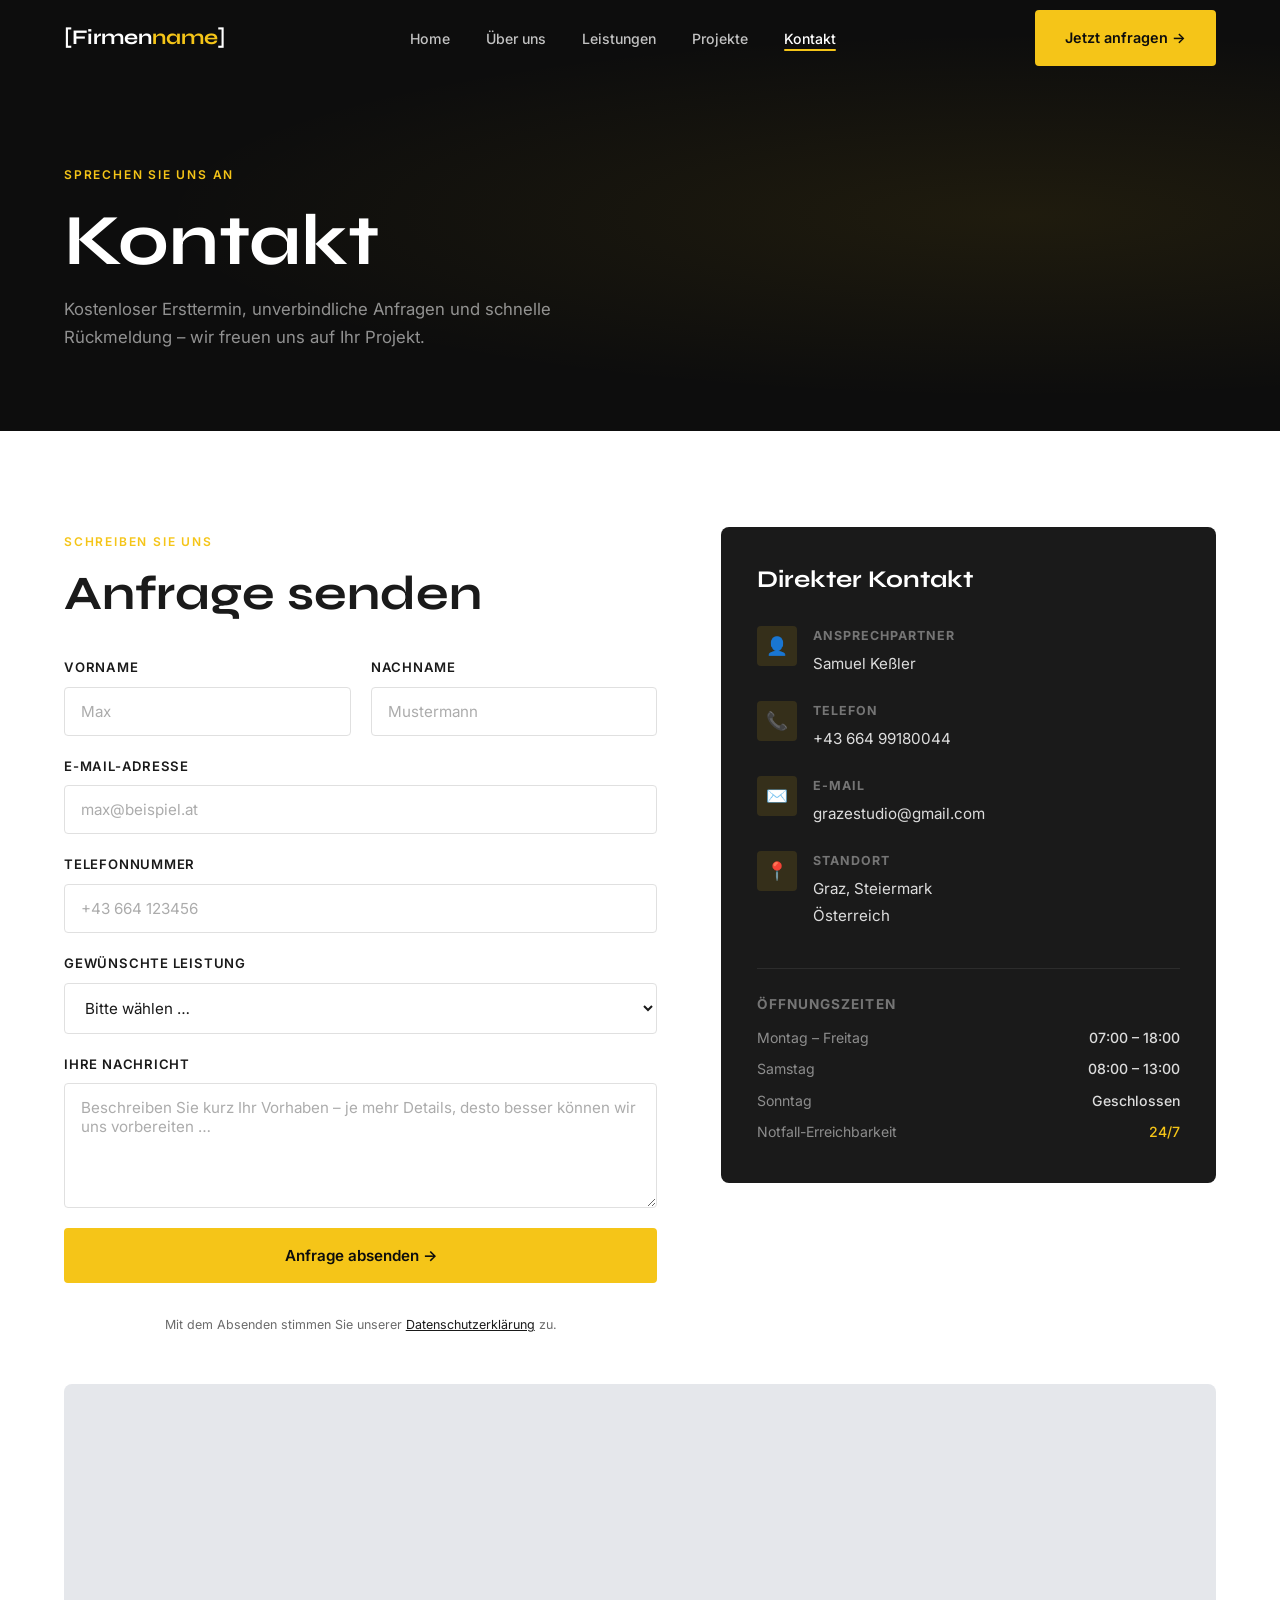
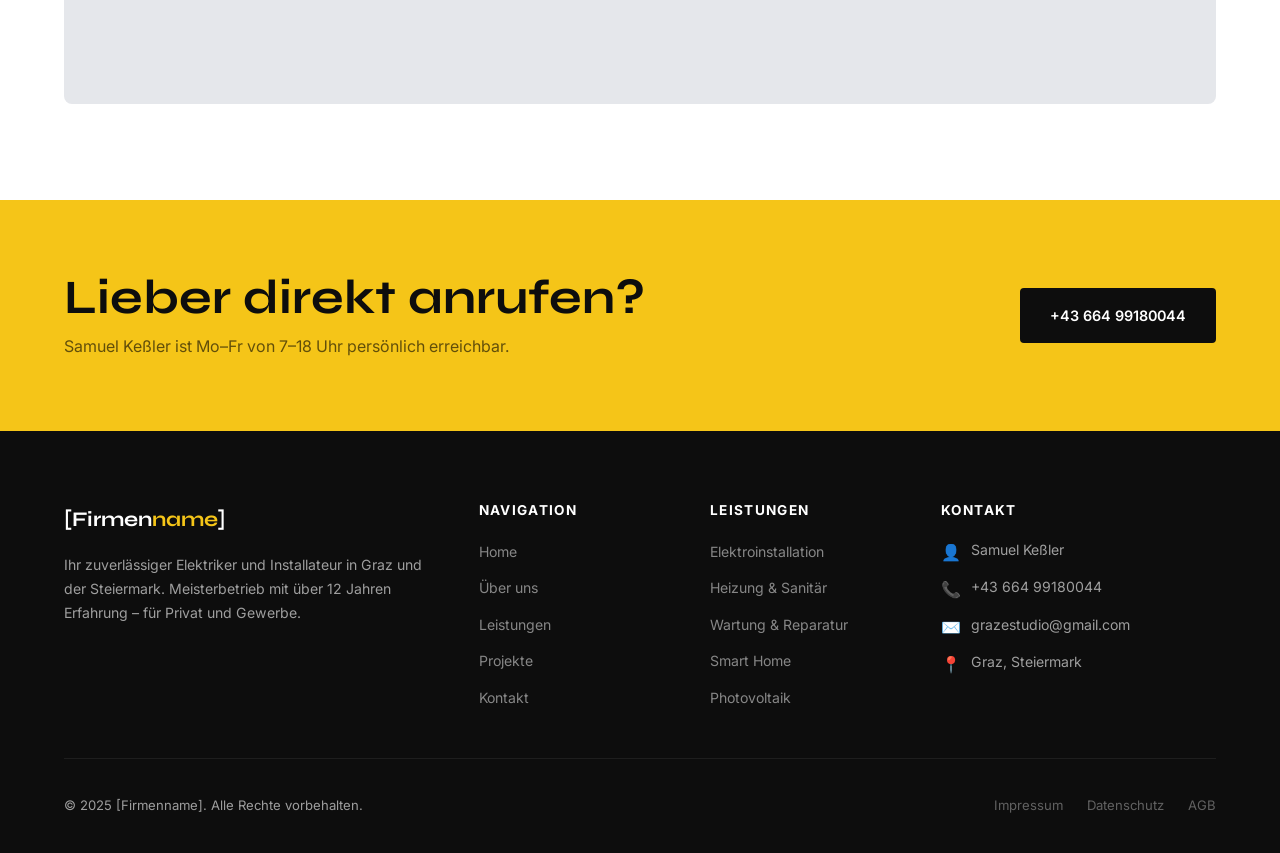
==== kontakt.html @ a85937e0 "Build complete multi-page handwerker website 5 pages: index, leistungen, projekte, ueber-uns, kontak" ====
<!DOCTYPE html>
<html lang="de">
<head>
  <meta charset="UTF-8" />
  <meta name="viewport" content="width=device-width, initial-scale=1.0" />
  <title>Kontakt – [Firmenname] Graz</title>
  <meta name="description" content="Kontaktieren Sie [Firmenname] in Graz – Samuel Keßler, +43 664 99180044, grazestudio@gmail.com. Kostenloser Ersttermin." />
  <link rel="preconnect" href="https://fonts.googleapis.com" />
  <link href="https://fonts.googleapis.com/css2?family=Inter:wght@400;500;600;700&family=Syne:wght@600;700;800&display=swap" rel="stylesheet" />
  <link rel="stylesheet" href="css/style.css" />
</head>
<body>

  <!-- NAVIGATION -->
  <header class="nav scrolled" id="nav">
    <div class="container">
      <div class="nav__inner">
        <a href="index.html" class="nav__logo">[Firmen<span>name</span>]</a>
        <nav>
          <ul class="nav__links">
            <li><a href="index.html">Home</a></li>
            <li><a href="ueber-uns.html">Über uns</a></li>
            <li><a href="leistungen.html">Leistungen</a></li>
            <li><a href="projekte.html">Projekte</a></li>
            <li><a href="kontakt.html">Kontakt</a></li>
          </ul>
        </nav>
        <a href="kontakt.html" class="btn btn--yellow nav__cta">Jetzt anfragen →</a>
        <button class="nav__burger" aria-label="Menü öffnen" aria-expanded="false">
          <span></span><span></span><span></span>
        </button>
      </div>
    </div>
    <nav class="nav__mobile">
      <a href="index.html">Home</a>
      <a href="ueber-uns.html">Über uns</a>
      <a href="leistungen.html">Leistungen</a>
      <a href="projekte.html">Projekte</a>
      <a href="kontakt.html">Kontakt</a>
      <a href="kontakt.html" class="btn btn--yellow">Jetzt anfragen →</a>
    </nav>
  </header>

  <!-- PAGE HERO -->
  <section class="page-hero">
    <div class="container">
      <div class="page-hero__content">
        <span class="eyebrow">Sprechen Sie uns an</span>
        <h1>Kontakt</h1>
        <p>Kostenloser Ersttermin, unverbindliche Anfragen und schnelle Rückmeldung – wir freuen uns auf Ihr Projekt.</p>
      </div>
    </div>
  </section>

  <!-- KONTAKT FORMULAR + INFO -->
  <section class="section">
    <div class="container">
      <div class="contact-grid">

        <!-- FORMULAR -->
        <div class="fade-up">
          <span class="eyebrow">Schreiben Sie uns</span>
          <h2 style="margin-bottom: 36px;">Anfrage senden</h2>
          <form class="contact-form" novalidate>
            <div class="form-row">
              <div class="form-group">
                <label for="vorname">Vorname</label>
                <input type="text" id="vorname" name="vorname" placeholder="Max" required />
              </div>
              <div class="form-group">
                <label for="nachname">Nachname</label>
                <input type="text" id="nachname" name="nachname" placeholder="Mustermann" required />
              </div>
            </div>
            <div class="form-group">
              <label for="email">E-Mail-Adresse</label>
              <input type="email" id="email" name="email" placeholder="max@beispiel.at" required />
            </div>
            <div class="form-group">
              <label for="telefon">Telefonnummer</label>
              <input type="tel" id="telefon" name="telefon" placeholder="+43 664 123456" />
            </div>
            <div class="form-group">
              <label for="leistung">Gewünschte Leistung</label>
              <select id="leistung" name="leistung">
                <option value="">Bitte wählen …</option>
                <option value="elektro">Elektroinstallation</option>
                <option value="heizung">Heizung &amp; Sanitär</option>
                <option value="wartung">Wartung &amp; Reparatur</option>
                <option value="smarthome">Smart Home</option>
                <option value="pv">Photovoltaik</option>
                <option value="gewerbe">Gewerbliche Anlage</option>
                <option value="sonstiges">Sonstiges</option>
              </select>
            </div>
            <div class="form-group">
              <label for="nachricht">Ihre Nachricht</label>
              <textarea id="nachricht" name="nachricht" rows="5" placeholder="Beschreiben Sie kurz Ihr Vorhaben – je mehr Details, desto besser können wir uns vorbereiten …"></textarea>
            </div>
            <button type="submit" class="btn btn--yellow btn-full" style="width:100%; justify-content:center; font-size:0.95rem; padding: 16px;">
              Anfrage absenden →
            </button>
            <p style="font-size: 0.78rem; color: var(--gray); text-align: center; margin-top: 12px;">
              Mit dem Absenden stimmen Sie unserer <a href="#" style="color: var(--dark); text-decoration: underline;">Datenschutzerklärung</a> zu.
            </p>
          </form>
        </div>

        <!-- KONTAKTDATEN -->
        <div class="contact-info-box fade-up">
          <h3>Direkter Kontakt</h3>
          <div class="contact-info-items">
            <div class="contact-info-item">
              <div class="contact-info-icon">👤</div>
              <div>
                <strong>Ansprechpartner</strong>
                <span>Samuel Keßler</span>
              </div>
            </div>
            <div class="contact-info-item">
              <div class="contact-info-icon">📞</div>
              <div>
                <strong>Telefon</strong>
                <a href="tel:+436649918004">+43 664 99180044</a>
              </div>
            </div>
            <div class="contact-info-item">
              <div class="contact-info-icon">✉️</div>
              <div>
                <strong>E-Mail</strong>
                <a href="mailto:grazestudio@gmail.com">grazestudio@gmail.com</a>
              </div>
            </div>
            <div class="contact-info-item">
              <div class="contact-info-icon">📍</div>
              <div>
                <strong>Standort</strong>
                <span>Graz, Steiermark<br />Österreich</span>
              </div>
            </div>
          </div>

          <div class="opening-hours">
            <h4>Öffnungszeiten</h4>
            <div class="opening-hours-list">
              <div class="opening-hours-item">
                <span>Montag – Freitag</span>
                <span>07:00 – 18:00</span>
              </div>
              <div class="opening-hours-item">
                <span>Samstag</span>
                <span>08:00 – 13:00</span>
              </div>
              <div class="opening-hours-item">
                <span>Sonntag</span>
                <span>Geschlossen</span>
              </div>
              <div class="opening-hours-item">
                <span>Notfall-Erreichbarkeit</span>
                <span style="color: var(--yellow);">24/7</span>
              </div>
            </div>
          </div>
        </div>

      </div>

      <!-- GOOGLE MAPS -->
      <div class="map-placeholder fade-up">
        <iframe
          title="Standort Graz"
          src="https://www.google.com/maps/embed?pb=!1m18!1m12!1m3!1d85275.35707929613!2d15.356712!3d47.070714!2m3!1f0!2f0!3f0!3m2!1i1024!2i768!4f13.1!3m3!1m2!1s0x476e35b76a5c2e13%3A0x9e5a8d1c4c5d5d8b!2sGraz%2C%20Austria!5e0!3m2!1sde!2sat!4v1700000000000!5m2!1sde!2sat"
          allowfullscreen=""
          loading="lazy"
          referrerpolicy="no-referrer-when-downgrade">
        </iframe>
      </div>
    </div>
  </section>

  <!-- CTA BANNER -->
  <section class="cta-banner">
    <div class="container">
      <div class="cta-banner__inner">
        <div>
          <h2>Lieber direkt anrufen?</h2>
          <p>Samuel Keßler ist Mo–Fr von 7–18 Uhr persönlich erreichbar.</p>
        </div>
        <a href="tel:+436649918004" class="btn btn--black">+43 664 99180044</a>
      </div>
    </div>
  </section>

  <!-- FOOTER -->
  <footer class="footer">
    <div class="container">
      <div class="footer__grid">
        <div>
          <a href="index.html" class="footer__logo">[Firmen<span>name</span>]</a>
          <p class="footer__desc">Ihr zuverlässiger Elektriker und Installateur in Graz und der Steiermark. Meisterbetrieb mit über 12 Jahren Erfahrung – für Privat und Gewerbe.</p>
        </div>
        <div>
          <h4>Navigation</h4>
          <ul>
            <li><a href="index.html">Home</a></li>
            <li><a href="ueber-uns.html">Über uns</a></li>
            <li><a href="leistungen.html">Leistungen</a></li>
            <li><a href="projekte.html">Projekte</a></li>
            <li><a href="kontakt.html">Kontakt</a></li>
          </ul>
        </div>
        <div>
          <h4>Leistungen</h4>
          <ul>
            <li><a href="leistungen.html">Elektroinstallation</a></li>
            <li><a href="leistungen.html">Heizung &amp; Sanitär</a></li>
            <li><a href="leistungen.html">Wartung &amp; Reparatur</a></li>
            <li><a href="leistungen.html">Smart Home</a></li>
            <li><a href="leistungen.html">Photovoltaik</a></li>
          </ul>
        </div>
        <div>
          <h4>Kontakt</h4>
          <div class="footer__contact">
            <div class="footer__contact-item">
              <span class="footer__contact-icon">👤</span>
              <span>Samuel Keßler</span>
            </div>
            <div class="footer__contact-item">
              <span class="footer__contact-icon">📞</span>
              <a href="tel:+436649918004">+43 664 99180044</a>
            </div>
            <div class="footer__contact-item">
              <span class="footer__contact-icon">✉️</span>
              <a href="mailto:grazestudio@gmail.com">grazestudio@gmail.com</a>
            </div>
            <div class="footer__contact-item">
              <span class="footer__contact-icon">📍</span>
              <span>Graz, Steiermark</span>
            </div>
          </div>
        </div>
      </div>
      <div class="footer__bottom">
        <p class="footer__copy">© 2025 [Firmenname]. Alle Rechte vorbehalten.</p>
        <div class="footer__bottom-links">
          <a href="#">Impressum</a>
          <a href="#">Datenschutz</a>
          <a href="#">AGB</a>
        </div>
      </div>
    </div>
  </footer>

  <script src="js/main.js"></script>
</body>
</html>
---- css/style.css ----
/* =============================================
   CUSTOM PROPERTIES
   ============================================= */
:root {
  --black:       #0D0D0D;
  --dark:        #1A1A1A;
  --dark-2:      #242424;
  --dark-3:      #2E2E2E;
  --gray:        #6B6B6B;
  --gray-light:  #A0A0A0;
  --light:       #F5F5F5;
  --white:       #FFFFFF;
  --yellow:      #F5C518;
  --yellow-dark: #D4A900;

  --font-head: 'Syne', sans-serif;
  --font-body: 'Inter', sans-serif;

  --radius: 4px;
  --radius-lg: 8px;
  --transition: 0.25s ease;
  --shadow: 0 4px 32px rgba(0,0,0,0.18);
  --shadow-card: 0 2px 16px rgba(0,0,0,0.12);
}

/* =============================================
   RESET & BASE
   ============================================= */
*, *::before, *::after { box-sizing: border-box; margin: 0; padding: 0; }

html { scroll-behavior: smooth; font-size: 16px; }

body {
  font-family: var(--font-body);
  background: var(--white);
  color: var(--dark);
  line-height: 1.65;
  -webkit-font-smoothing: antialiased;
}

img { max-width: 100%; display: block; object-fit: cover; }
a { color: inherit; text-decoration: none; }
ul { list-style: none; }
button { font-family: inherit; cursor: pointer; border: none; background: none; }

/* =============================================
   TYPOGRAPHY
   ============================================= */
h1, h2, h3, h4 { font-family: var(--font-head); line-height: 1.1; font-weight: 700; }

h1 { font-size: clamp(2.8rem, 6vw, 4.5rem); }
h2 { font-size: clamp(2rem, 4vw, 3rem); }
h3 { font-size: clamp(1.2rem, 2vw, 1.5rem); }

.eyebrow {
  display: inline-block;
  font-size: 0.75rem;
  font-weight: 600;
  letter-spacing: 0.15em;
  text-transform: uppercase;
  color: var(--yellow);
  margin-bottom: 16px;
}

/* =============================================
   LAYOUT
   ============================================= */
.container {
  width: 100%;
  max-width: 1200px;
  margin: 0 auto;
  padding: 0 24px;
}

.section { padding: 96px 0; }
.section--dark { background: var(--dark); color: var(--white); }
.section--black { background: var(--black); color: var(--white); }
.section--light { background: var(--light); }

.grid-2 { display: grid; grid-template-columns: 1fr 1fr; gap: 64px; align-items: center; }
.grid-3 { display: grid; grid-template-columns: repeat(3, 1fr); gap: 28px; }
.grid-4 { display: grid; grid-template-columns: repeat(4, 1fr); gap: 20px; }

/* =============================================
   BUTTONS
   ============================================= */
.btn {
  display: inline-flex;
  align-items: center;
  gap: 8px;
  padding: 14px 28px;
  font-size: 0.9rem;
  font-weight: 600;
  font-family: var(--font-body);
  border-radius: var(--radius);
  transition: var(--transition);
  cursor: pointer;
  border: 2px solid transparent;
  white-space: nowrap;
}

.btn--yellow {
  background: var(--yellow);
  color: var(--black);
  border-color: var(--yellow);
}
.btn--yellow:hover { background: var(--yellow-dark); border-color: var(--yellow-dark); transform: translateY(-2px); }

.btn--outline-white {
  background: transparent;
  color: var(--white);
  border-color: rgba(255,255,255,0.5);
}
.btn--outline-white:hover { border-color: var(--white); background: rgba(255,255,255,0.08); }

.btn--black {
  background: var(--black);
  color: var(--white);
  border-color: var(--black);
}
.btn--black:hover { background: var(--dark-2); }

.btn--outline-black {
  background: transparent;
  color: var(--black);
  border-color: var(--black);
}
.btn--outline-black:hover { background: var(--black); color: var(--white); }

/* =============================================
   NAVIGATION
   ============================================= */
.nav {
  position: fixed;
  top: 0; left: 0; right: 0;
  z-index: 1000;
  transition: background var(--transition), box-shadow var(--transition);
}

.nav.scrolled {
  background: rgba(13,13,13,0.97);
  backdrop-filter: blur(12px);
  box-shadow: 0 1px 0 rgba(255,255,255,0.06);
}

.nav__inner {
  display: flex;
  align-items: center;
  justify-content: space-between;
  height: 76px;
}

.nav__logo {
  font-family: var(--font-head);
  font-size: 1.3rem;
  font-weight: 700;
  color: var(--white);
}
.nav__logo span { color: var(--yellow); }

.nav__links {
  display: flex;
  align-items: center;
  gap: 36px;
}
.nav__links a {
  font-size: 0.88rem;
  font-weight: 500;
  color: rgba(255,255,255,0.75);
  transition: color var(--transition);
  position: relative;
}
.nav__links a:hover,
.nav__links a.active { color: var(--white); }
.nav__links a.active::after {
  content: '';
  position: absolute;
  bottom: -4px; left: 0; right: 0;
  height: 2px;
  background: var(--yellow);
  border-radius: 2px;
}

.nav__cta { margin-left: 16px; }

.nav__burger {
  display: none;
  flex-direction: column;
  gap: 5px;
  padding: 6px;
}
.nav__burger span {
  display: block;
  width: 24px;
  height: 2px;
  background: var(--white);
  border-radius: 2px;
  transition: var(--transition);
}

.nav__mobile {
  display: none;
  flex-direction: column;
  background: var(--black);
  padding: 20px 24px 28px;
  border-top: 1px solid rgba(255,255,255,0.07);
}
.nav__mobile.open { display: flex; }
.nav__mobile a {
  color: rgba(255,255,255,0.8);
  font-size: 1rem;
  font-weight: 500;
  padding: 12px 0;
  border-bottom: 1px solid rgba(255,255,255,0.06);
  transition: color var(--transition);
}
.nav__mobile a:hover { color: var(--yellow); }
.nav__mobile .btn { margin-top: 16px; align-self: flex-start; }

/* =============================================
   HERO
   ============================================= */
.hero {
  position: relative;
  min-height: 100vh;
  display: flex;
  align-items: flex-end;
  padding-bottom: 80px;
  overflow: hidden;
}

.hero__bg {
  position: absolute;
  inset: 0;
  background-size: cover;
  background-position: center;
  z-index: 0;
}
.hero__bg::after {
  content: '';
  position: absolute;
  inset: 0;
  background: linear-gradient(to right, rgba(13,13,13,0.88) 45%, rgba(13,13,13,0.45) 100%);
}

.hero__content {
  position: relative;
  z-index: 1;
  max-width: 680px;
  padding-top: 120px;
  color: var(--white);
}

.hero__label {
  display: inline-flex;
  align-items: center;
  gap: 8px;
  font-size: 0.78rem;
  font-weight: 600;
  letter-spacing: 0.12em;
  text-transform: uppercase;
  color: var(--yellow);
  margin-bottom: 24px;
}
.hero__label::before {
  content: '';
  display: block;
  width: 32px;
  height: 2px;
  background: var(--yellow);
}

.hero__title {
  margin-bottom: 20px;
  color: var(--white);
}

.hero__sub {
  font-size: 1.1rem;
  color: rgba(255,255,255,0.7);
  margin-bottom: 40px;
  max-width: 500px;
}

.hero__cta {
  display: flex;
  gap: 16px;
  flex-wrap: wrap;
  margin-bottom: 60px;
}

.hero__badge {
  display: inline-flex;
  align-items: center;
  gap: 12px;
  background: rgba(255,255,255,0.08);
  backdrop-filter: blur(8px);
  border: 1px solid rgba(255,255,255,0.15);
  padding: 12px 20px;
  border-radius: var(--radius);
}
.hero__badge-stars { color: var(--yellow); font-size: 1rem; letter-spacing: 2px; }
.hero__badge-text { font-size: 0.85rem; color: rgba(255,255,255,0.8); }
.hero__badge-score {
  font-family: var(--font-head);
  font-size: 1.3rem;
  font-weight: 700;
  color: var(--white);
}

/* =============================================
   STATS BAR
   ============================================= */
.stats {
  background: var(--dark-2);
  padding: 0;
  border-top: 1px solid rgba(255,255,255,0.05);
  border-bottom: 1px solid rgba(255,255,255,0.05);
}

.stats__inner {
  display: grid;
  grid-template-columns: repeat(4, 1fr);
}

.stats__item {
  padding: 40px 32px;
  text-align: center;
  position: relative;
}
.stats__item:not(:last-child)::after {
  content: '';
  position: absolute;
  top: 25%; right: 0;
  height: 50%;
  width: 1px;
  background: rgba(255,255,255,0.1);
}

.stats__number {
  font-family: var(--font-head);
  font-size: 2.4rem;
  font-weight: 700;
  color: var(--yellow);
  display: block;
  line-height: 1;
  margin-bottom: 8px;
}
.stats__label {
  font-size: 0.85rem;
  color: rgba(255,255,255,0.55);
  font-weight: 500;
}

/* =============================================
   ABOUT SECTION
   ============================================= */
.about__image {
  position: relative;
  border-radius: var(--radius-lg);
  overflow: hidden;
}
.about__image img {
  width: 100%;
  height: 520px;
  border-radius: var(--radius-lg);
}
.about__image-badge {
  position: absolute;
  bottom: 28px;
  left: 28px;
  background: var(--yellow);
  color: var(--black);
  padding: 14px 20px;
  border-radius: var(--radius);
  font-family: var(--font-head);
  font-weight: 700;
}
.about__image-badge strong { font-size: 2rem; display: block; line-height: 1; }
.about__image-badge span { font-size: 0.78rem; font-weight: 600; }

.about__text h2 { margin-bottom: 20px; }
.about__text p { color: var(--gray); margin-bottom: 16px; font-size: 1rem; }

.check-list {
  margin-top: 28px;
  display: flex;
  flex-direction: column;
  gap: 12px;
}
.check-list li {
  display: flex;
  align-items: flex-start;
  gap: 12px;
  font-size: 0.95rem;
  font-weight: 500;
}
.check-list li::before {
  content: '✓';
  display: flex;
  align-items: center;
  justify-content: center;
  width: 22px;
  height: 22px;
  min-width: 22px;
  background: var(--yellow);
  color: var(--black);
  border-radius: 50%;
  font-size: 0.72rem;
  font-weight: 800;
}

/* =============================================
   SERVICES CARDS
   ============================================= */
.service-card {
  background: var(--dark-2);
  border: 1px solid rgba(255,255,255,0.06);
  border-radius: var(--radius-lg);
  padding: 36px 30px;
  transition: border-color var(--transition), transform var(--transition);
}
.service-card:hover {
  border-color: var(--yellow);
  transform: translateY(-4px);
}

.service-card__icon {
  width: 52px;
  height: 52px;
  background: rgba(245,197,24,0.12);
  border-radius: var(--radius);
  display: flex;
  align-items: center;
  justify-content: center;
  font-size: 1.6rem;
  margin-bottom: 24px;
}

.service-card h3 { color: var(--white); margin-bottom: 12px; }
.service-card p { color: rgba(255,255,255,0.55); font-size: 0.9rem; margin-bottom: 24px; line-height: 1.7; }

.service-card__link {
  display: inline-flex;
  align-items: center;
  gap: 6px;
  font-size: 0.85rem;
  font-weight: 600;
  color: var(--yellow);
  transition: gap var(--transition);
}
.service-card__link:hover { gap: 10px; }

/* =============================================
   PROJECT CARDS
   ============================================= */
.project-card {
  border-radius: var(--radius-lg);
  overflow: hidden;
  position: relative;
}
.project-card img {
  width: 100%;
  height: 280px;
  transition: transform 0.4s ease;
}
.project-card:hover img { transform: scale(1.05); }

.project-card__overlay {
  position: absolute;
  inset: 0;
  background: linear-gradient(to top, rgba(13,13,13,0.88) 0%, transparent 55%);
  display: flex;
  align-items: flex-end;
  padding: 24px;
  opacity: 0;
  transition: opacity var(--transition);
}
.project-card:hover .project-card__overlay { opacity: 1; }

.project-card__info h4 {
  color: var(--white);
  font-size: 1rem;
  margin-bottom: 4px;
}
.project-card__info span {
  font-size: 0.78rem;
  color: var(--yellow);
  font-weight: 600;
  text-transform: uppercase;
  letter-spacing: 0.08em;
}

.project-card__label {
  position: absolute;
  top: 16px;
  left: 16px;
  background: var(--yellow);
  color: var(--black);
  font-size: 0.72rem;
  font-weight: 700;
  text-transform: uppercase;
  letter-spacing: 0.08em;
  padding: 4px 10px;
  border-radius: 2px;
}

/* =============================================
   TESTIMONIALS
   ============================================= */
.testimonial {
  background: var(--dark-2);
  border: 1px solid rgba(255,255,255,0.06);
  border-radius: var(--radius-lg);
  padding: 32px 28px;
}
.testimonial__stars { color: var(--yellow); font-size: 1rem; letter-spacing: 3px; margin-bottom: 16px; }
.testimonial__text {
  color: rgba(255,255,255,0.75);
  font-size: 0.95rem;
  line-height: 1.75;
  margin-bottom: 24px;
  font-style: italic;
}
.testimonial__author { font-weight: 700; color: var(--white); font-size: 0.9rem; }
.testimonial__role { font-size: 0.78rem; color: rgba(255,255,255,0.4); margin-top: 2px; }

/* =============================================
   CTA BANNER
   ============================================= */
.cta-banner {
  background: var(--yellow);
  padding: 72px 0;
}
.cta-banner__inner {
  display: flex;
  align-items: center;
  justify-content: space-between;
  gap: 32px;
  flex-wrap: wrap;
}
.cta-banner h2 { color: var(--black); }
.cta-banner p { color: rgba(0,0,0,0.6); margin-top: 8px; font-size: 1rem; }

/* =============================================
   FOOTER
   ============================================= */
.footer {
  background: var(--black);
  padding: 72px 0 36px;
  color: rgba(255,255,255,0.6);
}
.footer__grid {
  display: grid;
  grid-template-columns: 2fr 1fr 1fr 1.5fr;
  gap: 48px;
  padding-bottom: 48px;
  border-bottom: 1px solid rgba(255,255,255,0.07);
  margin-bottom: 36px;
}
.footer__logo {
  font-family: var(--font-head);
  font-size: 1.3rem;
  font-weight: 700;
  color: var(--white);
  margin-bottom: 16px;
  display: block;
}
.footer__logo span { color: var(--yellow); }
.footer__desc { font-size: 0.88rem; line-height: 1.7; margin-bottom: 0; }

.footer h4 {
  color: var(--white);
  font-size: 0.85rem;
  font-weight: 700;
  letter-spacing: 0.1em;
  text-transform: uppercase;
  margin-bottom: 20px;
  font-family: var(--font-body);
}
.footer ul { display: flex; flex-direction: column; gap: 10px; }
.footer ul a {
  font-size: 0.88rem;
  color: rgba(255,255,255,0.5);
  transition: color var(--transition);
}
.footer ul a:hover { color: var(--yellow); }

.footer__contact { display: flex; flex-direction: column; gap: 10px; }
.footer__contact-item {
  display: flex;
  align-items: flex-start;
  gap: 10px;
  font-size: 0.88rem;
}
.footer__contact-icon { color: var(--yellow); font-size: 1rem; flex-shrink: 0; margin-top: 1px; }
.footer__contact a:hover { color: var(--yellow); }

.footer__bottom {
  display: flex;
  align-items: center;
  justify-content: space-between;
  flex-wrap: wrap;
  gap: 12px;
}
.footer__copy { font-size: 0.82rem; }
.footer__bottom-links { display: flex; gap: 24px; }
.footer__bottom-links a { font-size: 0.82rem; color: rgba(255,255,255,0.35); }
.footer__bottom-links a:hover { color: var(--white); }

/* =============================================
   PAGE HERO (inner pages)
   ============================================= */
.page-hero {
  background: var(--black);
  padding: 160px 0 80px;
  position: relative;
  overflow: hidden;
}
.page-hero::before {
  content: '';
  position: absolute;
  inset: 0;
  background: radial-gradient(ellipse at 80% 50%, rgba(245,197,24,0.08) 0%, transparent 60%);
}
.page-hero__content { position: relative; z-index: 1; }
.page-hero h1 { color: var(--white); margin-bottom: 16px; }
.page-hero p { color: rgba(255,255,255,0.55); font-size: 1.05rem; max-width: 560px; }

/* =============================================
   LEISTUNGEN PAGE – Detail Cards
   ============================================= */
.leistung-card {
  background: var(--white);
  border: 1px solid #E5E7EB;
  border-radius: var(--radius-lg);
  padding: 36px 30px;
  transition: border-color var(--transition), box-shadow var(--transition);
}
.leistung-card:hover {
  border-color: var(--yellow);
  box-shadow: 0 8px 32px rgba(245,197,24,0.1);
}
.leistung-card__icon {
  width: 52px;
  height: 52px;
  background: rgba(245,197,24,0.1);
  border-radius: var(--radius);
  display: flex;
  align-items: center;
  justify-content: center;
  font-size: 1.6rem;
  margin-bottom: 20px;
}
.leistung-card h3 { margin-bottom: 12px; }
.leistung-card p { color: var(--gray); font-size: 0.9rem; margin-bottom: 20px; }
.leistung-card ul {
  display: flex;
  flex-direction: column;
  gap: 8px;
}
.leistung-card ul li {
  display: flex;
  align-items: center;
  gap: 8px;
  font-size: 0.88rem;
  color: var(--dark);
}
.leistung-card ul li::before {
  content: '→';
  color: var(--yellow);
  font-weight: 700;
  font-size: 0.85rem;
}

/* =============================================
   FAQ ACCORDION
   ============================================= */
.faq { border-top: 1px solid #E5E7EB; }
.faq-item { border-bottom: 1px solid #E5E7EB; }
.faq-item__question {
  display: flex;
  align-items: center;
  justify-content: space-between;
  padding: 24px 0;
  cursor: pointer;
  font-weight: 600;
  font-size: 1rem;
  color: var(--dark);
  transition: color var(--transition);
  background: none;
  width: 100%;
  text-align: left;
  gap: 16px;
}
.faq-item__question:hover { color: var(--yellow); }
.faq-item__question.open { color: var(--yellow); }
.faq-item__icon {
  width: 28px;
  height: 28px;
  min-width: 28px;
  border-radius: 50%;
  background: var(--light);
  display: flex;
  align-items: center;
  justify-content: center;
  font-size: 1.2rem;
  font-weight: 300;
  transition: transform var(--transition), background var(--transition);
  color: var(--dark);
}
.faq-item__question.open .faq-item__icon {
  transform: rotate(45deg);
  background: var(--yellow);
  color: var(--black);
}
.faq-item__answer {
  display: none;
  padding: 0 0 24px;
  color: var(--gray);
  font-size: 0.95rem;
  line-height: 1.75;
  max-width: 760px;
}
.faq-item__answer.open { display: block; }

/* =============================================
   PROJEKTE PAGE – Filter + Grid
   ============================================= */
.filter-bar {
  display: flex;
  gap: 12px;
  flex-wrap: wrap;
  margin-bottom: 48px;
}
.filter-btn {
  padding: 10px 22px;
  border-radius: var(--radius);
  font-size: 0.85rem;
  font-weight: 600;
  border: 2px solid #E5E7EB;
  color: var(--gray);
  background: var(--white);
  cursor: pointer;
  transition: var(--transition);
}
.filter-btn:hover { border-color: var(--yellow); color: var(--black); }
.filter-btn.active {
  background: var(--yellow);
  border-color: var(--yellow);
  color: var(--black);
}

.projects-grid {
  display: grid;
  grid-template-columns: repeat(3, 1fr);
  gap: 24px;
}

.project-item { display: block; }
.project-item.hidden { display: none; }

/* =============================================
   ÜBER UNS PAGE
   ============================================= */
.team-grid {
  display: grid;
  grid-template-columns: repeat(3, 1fr);
  gap: 32px;
}
.team-card {
  text-align: center;
}
.team-card__img {
  width: 100%;
  height: 300px;
  border-radius: var(--radius-lg);
  margin-bottom: 20px;
  position: relative;
  overflow: hidden;
}
.team-card__img img { width: 100%; height: 100%; }
.team-card h3 { font-size: 1.1rem; margin-bottom: 4px; }
.team-card span { font-size: 0.85rem; color: var(--yellow); font-weight: 600; }
.team-card p { font-size: 0.88rem; color: var(--gray); margin-top: 10px; }

.timeline {
  position: relative;
  padding-left: 40px;
  display: flex;
  flex-direction: column;
  gap: 40px;
}
.timeline::before {
  content: '';
  position: absolute;
  left: 8px;
  top: 6px;
  bottom: 6px;
  width: 2px;
  background: rgba(255,255,255,0.1);
}
.timeline-item {
  position: relative;
}
.timeline-item::before {
  content: '';
  position: absolute;
  left: -36px;
  top: 6px;
  width: 12px;
  height: 12px;
  background: var(--yellow);
  border-radius: 50%;
}
.timeline-item__year {
  font-size: 0.78rem;
  font-weight: 700;
  color: var(--yellow);
  letter-spacing: 0.1em;
  text-transform: uppercase;
  margin-bottom: 6px;
}
.timeline-item h4 { color: var(--white); margin-bottom: 6px; font-size: 1rem; }
.timeline-item p { font-size: 0.88rem; color: rgba(255,255,255,0.5); }

.values-grid {
  display: grid;
  grid-template-columns: repeat(3, 1fr);
  gap: 32px;
}
.value-card {
  text-align: center;
  padding: 40px 28px;
  border: 1px solid #E5E7EB;
  border-radius: var(--radius-lg);
  transition: border-color var(--transition);
}
.value-card:hover { border-color: var(--yellow); }
.value-card__icon {
  font-size: 2.4rem;
  margin-bottom: 20px;
  display: block;
}
.value-card h3 { margin-bottom: 12px; }
.value-card p { color: var(--gray); font-size: 0.9rem; }

/* =============================================
   KONTAKT PAGE
   ============================================= */
.contact-grid {
  display: grid;
  grid-template-columns: 1.2fr 1fr;
  gap: 64px;
  align-items: start;
}

.contact-form {
  display: flex;
  flex-direction: column;
  gap: 20px;
}
.form-row { display: grid; grid-template-columns: 1fr 1fr; gap: 20px; }
.form-group { display: flex; flex-direction: column; gap: 8px; }
.form-group label {
  font-size: 0.82rem;
  font-weight: 600;
  color: var(--dark);
  text-transform: uppercase;
  letter-spacing: 0.06em;
}
.form-group input,
.form-group select,
.form-group textarea {
  padding: 14px 16px;
  border: 1.5px solid #E0E0E0;
  border-radius: var(--radius);
  font-family: var(--font-body);
  font-size: 0.95rem;
  color: var(--dark);
  background: var(--white);
  transition: border-color var(--transition);
  outline: none;
}
.form-group input:focus,
.form-group select:focus,
.form-group textarea:focus { border-color: var(--yellow); }
.form-group input::placeholder,
.form-group textarea::placeholder { color: #ACACAC; }

.contact-info-box {
  background: var(--dark);
  border-radius: var(--radius-lg);
  padding: 40px 36px;
  color: var(--white);
  position: sticky;
  top: 100px;
}
.contact-info-box h3 { margin-bottom: 32px; color: var(--white); }
.contact-info-items { display: flex; flex-direction: column; gap: 24px; margin-bottom: 40px; }
.contact-info-item { display: flex; gap: 16px; align-items: flex-start; }
.contact-info-icon {
  width: 40px;
  height: 40px;
  min-width: 40px;
  background: rgba(245,197,24,0.12);
  border-radius: var(--radius);
  display: flex;
  align-items: center;
  justify-content: center;
  font-size: 1.1rem;
}
.contact-info-item strong {
  display: block;
  font-size: 0.78rem;
  font-weight: 700;
  letter-spacing: 0.08em;
  text-transform: uppercase;
  color: rgba(255,255,255,0.4);
  margin-bottom: 4px;
}
.contact-info-item a, .contact-info-item span {
  font-size: 0.95rem;
  color: rgba(255,255,255,0.85);
}
.contact-info-item a:hover { color: var(--yellow); }

.opening-hours { border-top: 1px solid rgba(255,255,255,0.08); padding-top: 28px; }
.opening-hours h4 { font-size: 0.85rem; color: rgba(255,255,255,0.4); text-transform: uppercase; letter-spacing: 0.08em; margin-bottom: 14px; font-family: var(--font-body); font-weight: 700; }
.opening-hours-list { display: flex; flex-direction: column; gap: 8px; }
.opening-hours-item { display: flex; justify-content: space-between; font-size: 0.88rem; }
.opening-hours-item span:first-child { color: rgba(255,255,255,0.5); }
.opening-hours-item span:last-child { color: rgba(255,255,255,0.85); font-weight: 500; }

.map-placeholder {
  height: 320px;
  background: #E5E7EB;
  border-radius: var(--radius-lg);
  overflow: hidden;
  margin-top: 48px;
}
.map-placeholder iframe { width: 100%; height: 100%; border: none; }

/* =============================================
   SCROLL ANIMATIONS
   ============================================= */
.fade-up {
  opacity: 0;
  transform: translateY(32px);
  transition: opacity 0.6s ease, transform 0.6s ease;
}
.fade-up.visible {
  opacity: 1;
  transform: translateY(0);
}

/* =============================================
   SECTION HEADER
   ============================================= */
.section-header {
  max-width: 600px;
  margin-bottom: 56px;
}
.section-header--center {
  text-align: center;
  margin-left: auto;
  margin-right: auto;
}
.section-header h2 { margin-bottom: 14px; }
.section-header p { color: var(--gray); font-size: 1rem; }
.section-header--dark p { color: rgba(255,255,255,0.5); }
.section-header--dark h2 { color: var(--white); }

/* =============================================
   RESPONSIVE
   ============================================= */
@media (max-width: 1024px) {
  .grid-4 { grid-template-columns: repeat(2, 1fr); }
  .footer__grid { grid-template-columns: 1fr 1fr; gap: 36px; }
  .contact-grid { grid-template-columns: 1fr; }
  .contact-info-box { position: static; }
}

@media (max-width: 768px) {
  .section { padding: 64px 0; }

  .nav__links, .nav__cta { display: none; }
  .nav__burger { display: flex; }

  .hero { min-height: 100svh; padding-bottom: 48px; }
  .hero__cta { flex-direction: column; align-items: flex-start; }

  .stats__inner { grid-template-columns: repeat(2, 1fr); }
  .stats__item:nth-child(2)::after { display: none; }

  .grid-2 { grid-template-columns: 1fr; gap: 40px; }
  .grid-3 { grid-template-columns: 1fr; }

  .projects-grid { grid-template-columns: 1fr; }
  .team-grid { grid-template-columns: 1fr; }
  .values-grid { grid-template-columns: 1fr; }

  .cta-banner__inner { flex-direction: column; text-align: center; }

  .footer__grid { grid-template-columns: 1fr; gap: 32px; }
  .footer__bottom { flex-direction: column; text-align: center; }

  .form-row { grid-template-columns: 1fr; }

  .page-hero { padding: 140px 0 64px; }

  .filter-bar { gap: 8px; }
}

@media (max-width: 480px) {
  .stats__inner { grid-template-columns: 1fr 1fr; }
  .hero__badge { flex-wrap: wrap; }
  .projects-grid { grid-template-columns: 1fr; }
}
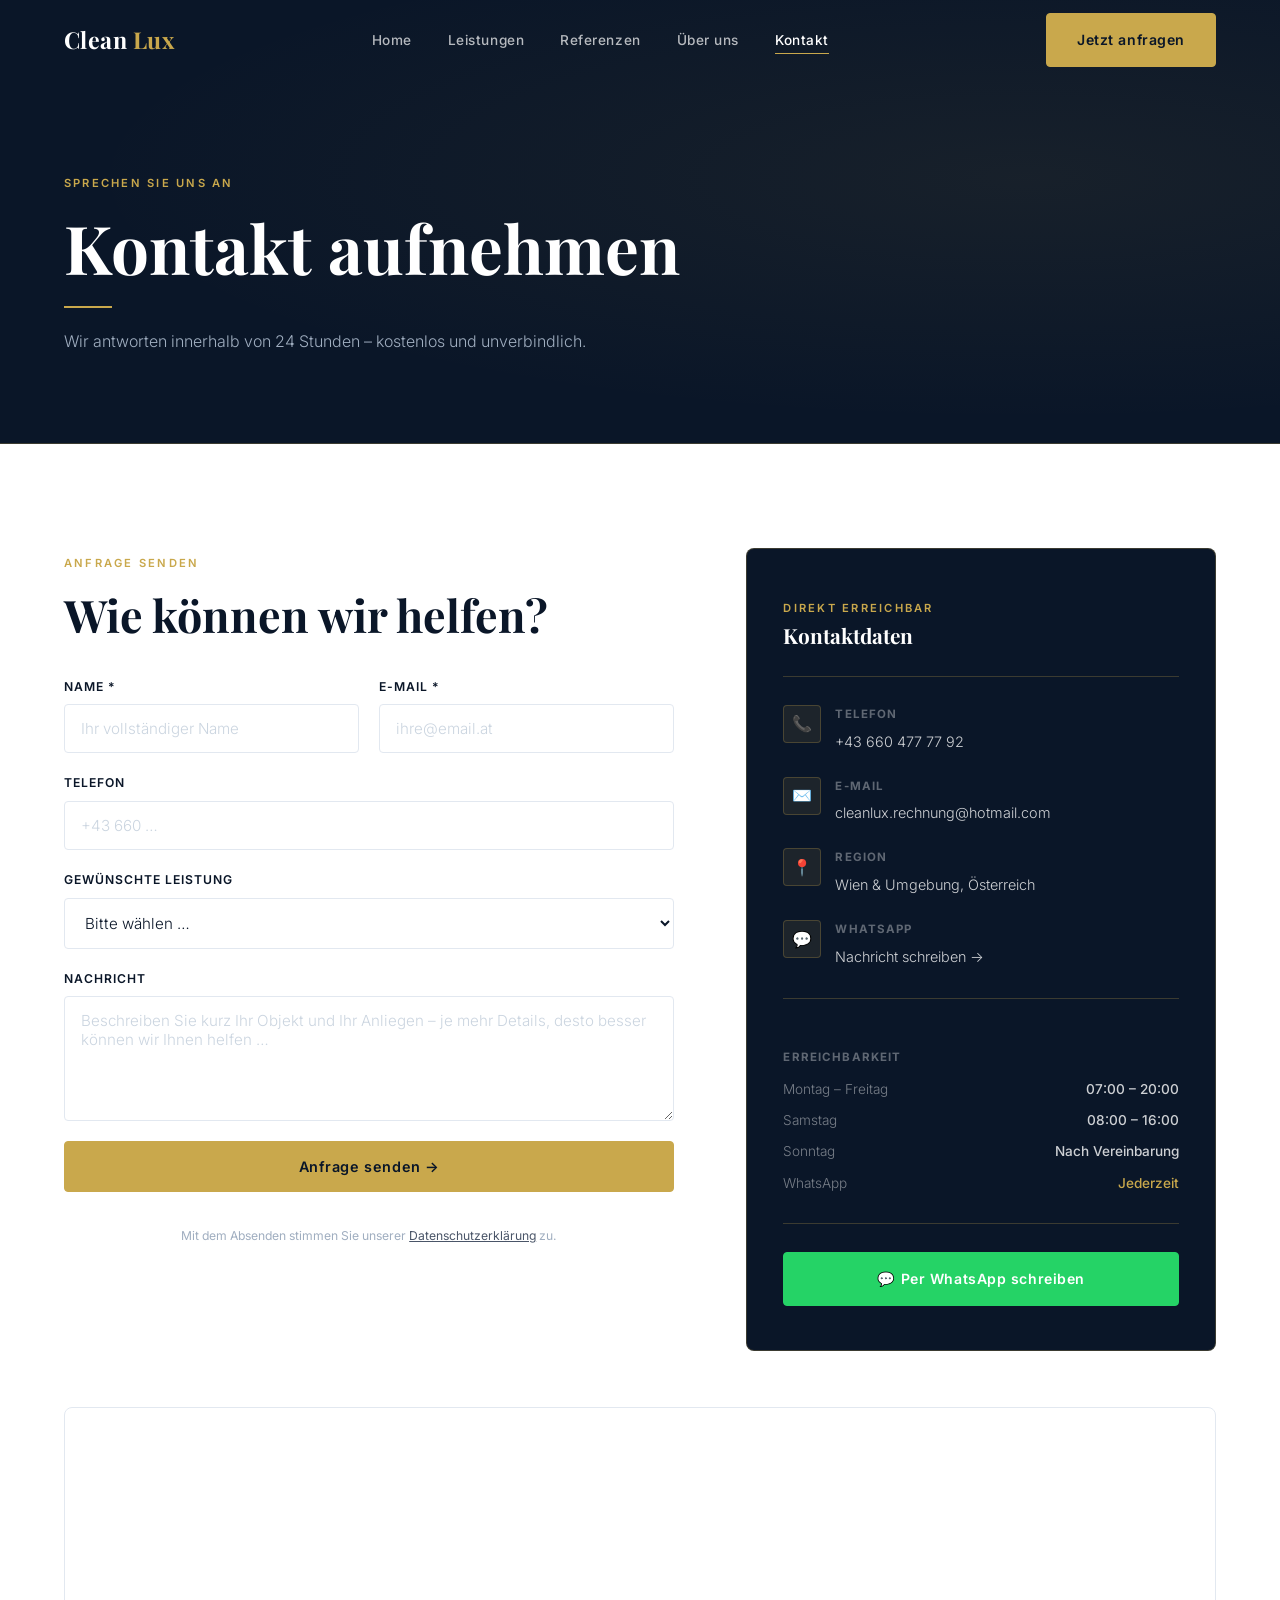
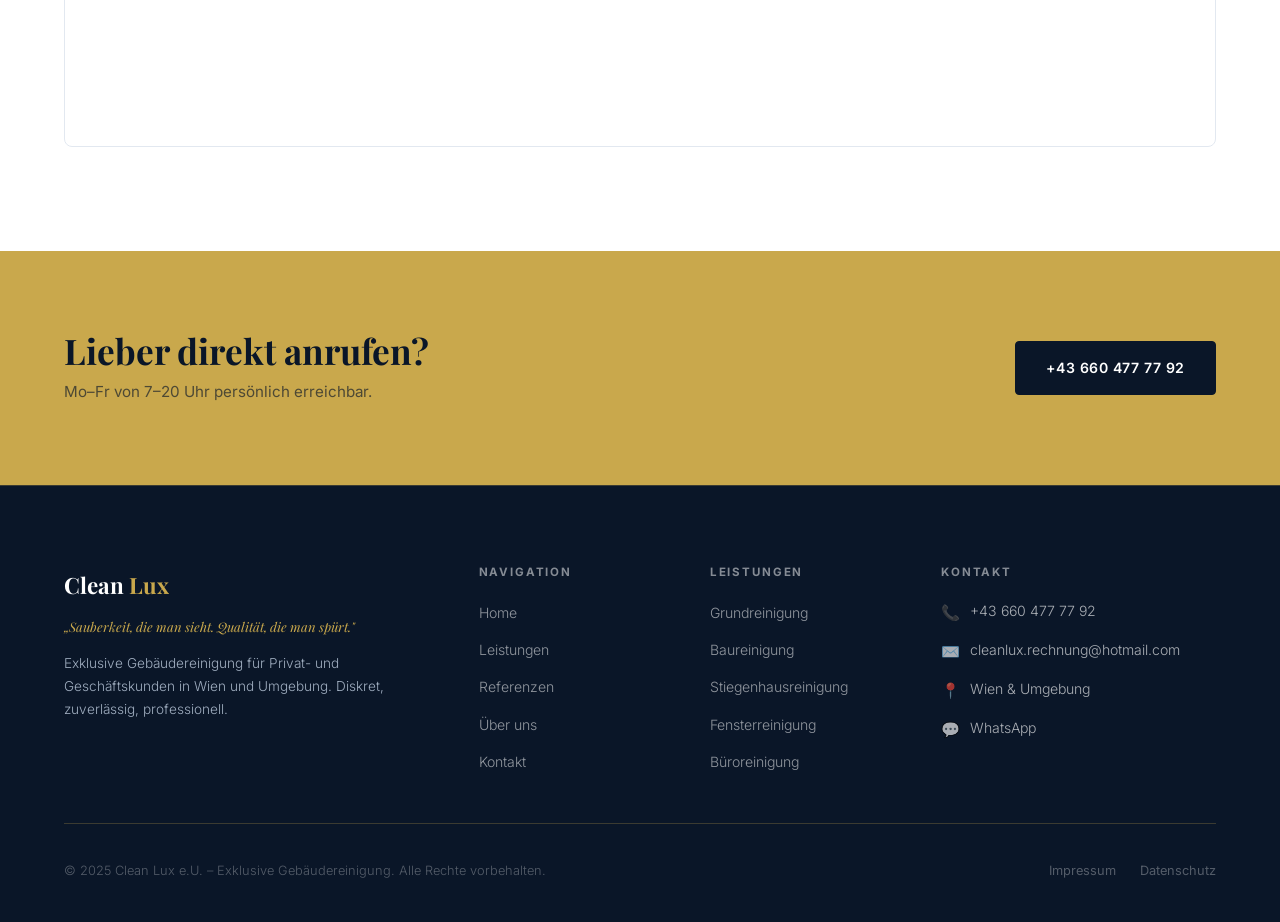
==== commit 166af934: "Rebrand: Handwerker → Clean Lux e.U. premium cleaning company - New design system: deep navy (#0A162" ====
--- a/kontakt.html
+++ b/kontakt.html
@@ -3,10 +3,9 @@
 <head>
   <meta charset="UTF-8" />
   <meta name="viewport" content="width=device-width, initial-scale=1.0" />
-  <title>Kontakt – [Firmenname] Graz</title>
-  <meta name="description" content="Kontaktieren Sie [Firmenname] in Graz – Samuel Keßler, +43 664 99180044, grazestudio@gmail.com. Kostenloser Ersttermin." />
-  <link rel="preconnect" href="https://fonts.googleapis.com" />
-  <link href="https://fonts.googleapis.com/css2?family=Inter:wght@400;500;600;700&family=Syne:wght@600;700;800&display=swap" rel="stylesheet" />
+  <title>Kontakt – Clean Lux e.U. Wien</title>
+  <meta name="description" content="Kontaktieren Sie Clean Lux e.U. – +43 660 477 77 92 · cleanlux.rechnung@hotmail.com · Wien & Umgebung. Kostenlose Erstberatung." />
+  <link rel="icon" href="data:image/svg+xml,<svg xmlns='http://www.w3.org/2000/svg' viewBox='0 0 100 100'><rect width='100' height='100' fill='%230A1628'/><text y='.9em' font-size='55' font-family='serif' fill='%23C9A84C' x='10'>CL</text></svg>" />
   <link rel="stylesheet" href="css/style.css" />
 </head>
 <body>
@@ -15,17 +14,17 @@
   <header class="nav scrolled" id="nav">
     <div class="container">
       <div class="nav__inner">
-        <a href="index.html" class="nav__logo">[Firmen<span>name</span>]</a>
+        <a href="index.html" class="nav__logo">Clean <span>Lux</span></a>
         <nav>
           <ul class="nav__links">
             <li><a href="index.html">Home</a></li>
+            <li><a href="leistungen.html">Leistungen</a></li>
+            <li><a href="referenzen.html">Referenzen</a></li>
             <li><a href="ueber-uns.html">Über uns</a></li>
-            <li><a href="leistungen.html">Leistungen</a></li>
-            <li><a href="projekte.html">Projekte</a></li>
             <li><a href="kontakt.html">Kontakt</a></li>
           </ul>
         </nav>
-        <a href="kontakt.html" class="btn btn--yellow nav__cta">Jetzt anfragen →</a>
+        <a href="kontakt.html" class="btn btn--gold nav__cta">Jetzt anfragen</a>
         <button class="nav__burger" aria-label="Menü öffnen" aria-expanded="false">
           <span></span><span></span><span></span>
         </button>
@@ -33,11 +32,11 @@
     </div>
     <nav class="nav__mobile">
       <a href="index.html">Home</a>
+      <a href="leistungen.html">Leistungen</a>
+      <a href="referenzen.html">Referenzen</a>
       <a href="ueber-uns.html">Über uns</a>
-      <a href="leistungen.html">Leistungen</a>
-      <a href="projekte.html">Projekte</a>
       <a href="kontakt.html">Kontakt</a>
-      <a href="kontakt.html" class="btn btn--yellow">Jetzt anfragen →</a>
+      <a href="kontakt.html" class="btn btn--gold">Jetzt anfragen</a>
     </nav>
   </header>
 
@@ -46,130 +45,137 @@
     <div class="container">
       <div class="page-hero__content">
         <span class="eyebrow">Sprechen Sie uns an</span>
-        <h1>Kontakt</h1>
-        <p>Kostenloser Ersttermin, unverbindliche Anfragen und schnelle Rückmeldung – wir freuen uns auf Ihr Projekt.</p>
+        <h1>Kontakt aufnehmen</h1>
+        <div class="page-hero__divider"></div>
+        <p>Wir antworten innerhalb von 24 Stunden – kostenlos und unverbindlich.</p>
       </div>
     </div>
   </section>
 
-  <!-- KONTAKT FORMULAR + INFO -->
-  <section class="section">
+  <!-- KONTAKT -->
+  <section class="section section--white">
     <div class="container">
       <div class="contact-grid">
 
         <!-- FORMULAR -->
         <div class="fade-up">
-          <span class="eyebrow">Schreiben Sie uns</span>
-          <h2 style="margin-bottom: 36px;">Anfrage senden</h2>
+          <span class="eyebrow">Anfrage senden</span>
+          <h2 style="margin-bottom: 36px;">Wie können wir helfen?</h2>
           <form class="contact-form" novalidate>
             <div class="form-row">
               <div class="form-group">
-                <label for="vorname">Vorname</label>
-                <input type="text" id="vorname" name="vorname" placeholder="Max" required />
+                <label for="name">Name *</label>
+                <input type="text" id="name" name="name" placeholder="Ihr vollständiger Name" required />
               </div>
               <div class="form-group">
-                <label for="nachname">Nachname</label>
-                <input type="text" id="nachname" name="nachname" placeholder="Mustermann" required />
+                <label for="email">E-Mail *</label>
+                <input type="email" id="email" name="email" placeholder="ihre@email.at" required />
               </div>
             </div>
             <div class="form-group">
-              <label for="email">E-Mail-Adresse</label>
-              <input type="email" id="email" name="email" placeholder="max@beispiel.at" required />
-            </div>
-            <div class="form-group">
-              <label for="telefon">Telefonnummer</label>
-              <input type="tel" id="telefon" name="telefon" placeholder="+43 664 123456" />
+              <label for="telefon">Telefon</label>
+              <input type="tel" id="telefon" name="telefon" placeholder="+43 660 …" />
             </div>
             <div class="form-group">
               <label for="leistung">Gewünschte Leistung</label>
               <select id="leistung" name="leistung">
                 <option value="">Bitte wählen …</option>
-                <option value="elektro">Elektroinstallation</option>
-                <option value="heizung">Heizung &amp; Sanitär</option>
-                <option value="wartung">Wartung &amp; Reparatur</option>
-                <option value="smarthome">Smart Home</option>
-                <option value="pv">Photovoltaik</option>
-                <option value="gewerbe">Gewerbliche Anlage</option>
+                <option value="grundreinigung">Grundreinigung</option>
+                <option value="baureinigung">Baureinigung</option>
+                <option value="stiegenhaus">Stiegenhausreinigung</option>
+                <option value="fenster">Fenster- &amp; Glasreinigung</option>
+                <option value="hotel">Hotel- &amp; Apartmentreinigung</option>
+                <option value="buero">Büroreinigung</option>
                 <option value="sonstiges">Sonstiges</option>
               </select>
             </div>
             <div class="form-group">
-              <label for="nachricht">Ihre Nachricht</label>
-              <textarea id="nachricht" name="nachricht" rows="5" placeholder="Beschreiben Sie kurz Ihr Vorhaben – je mehr Details, desto besser können wir uns vorbereiten …"></textarea>
-            </div>
-            <button type="submit" class="btn btn--yellow btn-full" style="width:100%; justify-content:center; font-size:0.95rem; padding: 16px;">
-              Anfrage absenden →
+              <label for="nachricht">Nachricht</label>
+              <textarea id="nachricht" name="nachricht" rows="5" placeholder="Beschreiben Sie kurz Ihr Objekt und Ihr Anliegen – je mehr Details, desto besser können wir Ihnen helfen …"></textarea>
+            </div>
+            <button type="submit" class="btn btn--gold btn--full" style="font-size: 0.9rem; padding: 16px;">
+              Anfrage senden →
             </button>
-            <p style="font-size: 0.78rem; color: var(--gray); text-align: center; margin-top: 12px;">
-              Mit dem Absenden stimmen Sie unserer <a href="#" style="color: var(--dark); text-decoration: underline;">Datenschutzerklärung</a> zu.
+            <p style="font-size: 0.76rem; color: #A0AEC0; text-align: center; margin-top: 14px;">
+              Mit dem Absenden stimmen Sie unserer <a href="#" style="color: #4A5568; text-decoration: underline;">Datenschutzerklärung</a> zu.
             </p>
           </form>
         </div>
 
         <!-- KONTAKTDATEN -->
         <div class="contact-info-box fade-up">
-          <h3>Direkter Kontakt</h3>
+          <span class="eyebrow">Direkt erreichbar</span>
+          <h3>Kontaktdaten</h3>
+          <div class="contact-info-divider"></div>
           <div class="contact-info-items">
             <div class="contact-info-item">
-              <div class="contact-info-icon">👤</div>
-              <div>
-                <strong>Ansprechpartner</strong>
-                <span>Samuel Keßler</span>
-              </div>
-            </div>
-            <div class="contact-info-item">
               <div class="contact-info-icon">📞</div>
               <div>
                 <strong>Telefon</strong>
-                <a href="tel:+436649918004">+43 664 99180044</a>
+                <a href="tel:+436604777792">+43 660 477 77 92</a>
               </div>
             </div>
             <div class="contact-info-item">
               <div class="contact-info-icon">✉️</div>
               <div>
                 <strong>E-Mail</strong>
-                <a href="mailto:grazestudio@gmail.com">grazestudio@gmail.com</a>
+                <a href="mailto:cleanlux.rechnung@hotmail.com">cleanlux.rechnung@hotmail.com</a>
               </div>
             </div>
             <div class="contact-info-item">
               <div class="contact-info-icon">📍</div>
               <div>
-                <strong>Standort</strong>
-                <span>Graz, Steiermark<br />Österreich</span>
+                <strong>Region</strong>
+                <span>Wien &amp; Umgebung, Österreich</span>
+              </div>
+            </div>
+            <div class="contact-info-item">
+              <div class="contact-info-icon">💬</div>
+              <div>
+                <strong>WhatsApp</strong>
+                <a href="https://wa.me/436604777792" target="_blank" rel="noopener">Nachricht schreiben →</a>
               </div>
             </div>
           </div>
 
+          <div class="contact-info-divider"></div>
+
           <div class="opening-hours">
-            <h4>Öffnungszeiten</h4>
+            <h4>Erreichbarkeit</h4>
             <div class="opening-hours-list">
               <div class="opening-hours-item">
                 <span>Montag – Freitag</span>
-                <span>07:00 – 18:00</span>
+                <span>07:00 – 20:00</span>
               </div>
               <div class="opening-hours-item">
                 <span>Samstag</span>
-                <span>08:00 – 13:00</span>
+                <span>08:00 – 16:00</span>
               </div>
               <div class="opening-hours-item">
                 <span>Sonntag</span>
-                <span>Geschlossen</span>
-              </div>
-              <div class="opening-hours-item">
-                <span>Notfall-Erreichbarkeit</span>
-                <span style="color: var(--yellow);">24/7</span>
+                <span>Nach Vereinbarung</span>
+              </div>
+              <div class="opening-hours-item">
+                <span>WhatsApp</span>
+                <span style="color: var(--color-accent);">Jederzeit</span>
               </div>
             </div>
           </div>
-        </div>
-
-      </div>
-
-      <!-- GOOGLE MAPS -->
+
+          <div class="contact-info-divider"></div>
+
+          <a href="https://wa.me/436604777792" target="_blank" rel="noopener" class="btn btn--whatsapp btn--full">
+            💬 Per WhatsApp schreiben
+          </a>
+        </div>
+
+      </div>
+
+      <!-- KARTE -->
       <div class="map-placeholder fade-up">
         <iframe
-          title="Standort Graz"
-          src="https://www.google.com/maps/embed?pb=!1m18!1m12!1m3!1d85275.35707929613!2d15.356712!3d47.070714!2m3!1f0!2f0!3f0!3m2!1i1024!2i768!4f13.1!3m3!1m2!1s0x476e35b76a5c2e13%3A0x9e5a8d1c4c5d5d8b!2sGraz%2C%20Austria!5e0!3m2!1sde!2sat!4v1700000000000!5m2!1sde!2sat"
+          title="Wien – Clean Lux e.U."
+          src="https://www.google.com/maps/embed?pb=!1m18!1m12!1m3!1d85537.0!2d16.363449!3d48.210033!2m3!1f0!2f0!3f0!3m2!1i1024!2i768!4f13.1!3m3!1m2!1s0x476d079e5136ca9f%3A0xfdc496b6339a8b47!2sVienna%2C%20Austria!5e0!3m2!1sde!2sat!4v1700000000000!5m2!1sde!2sat"
           allowfullscreen=""
           loading="lazy"
           referrerpolicy="no-referrer-when-downgrade">
@@ -184,9 +190,9 @@
       <div class="cta-banner__inner">
         <div>
           <h2>Lieber direkt anrufen?</h2>
-          <p>Samuel Keßler ist Mo–Fr von 7–18 Uhr persönlich erreichbar.</p>
-        </div>
-        <a href="tel:+436649918004" class="btn btn--black">+43 664 99180044</a>
+          <p>Mo–Fr von 7–20 Uhr persönlich erreichbar.</p>
+        </div>
+        <a href="tel:+436604777792" class="btn btn--dark">+43 660 477 77 92</a>
       </div>
     </div>
   </section>
@@ -196,57 +202,57 @@
     <div class="container">
       <div class="footer__grid">
         <div>
-          <a href="index.html" class="footer__logo">[Firmen<span>name</span>]</a>
-          <p class="footer__desc">Ihr zuverlässiger Elektriker und Installateur in Graz und der Steiermark. Meisterbetrieb mit über 12 Jahren Erfahrung – für Privat und Gewerbe.</p>
+          <a href="index.html" class="footer__logo">Clean <span>Lux</span></a>
+          <p class="footer__slogan">„Sauberkeit, die man sieht. Qualität, die man spürt."</p>
+          <p class="footer__desc">Exklusive Gebäudereinigung für Privat- und Geschäftskunden in Wien und Umgebung. Diskret, zuverlässig, professionell.</p>
         </div>
         <div>
           <h4>Navigation</h4>
           <ul>
             <li><a href="index.html">Home</a></li>
+            <li><a href="leistungen.html">Leistungen</a></li>
+            <li><a href="referenzen.html">Referenzen</a></li>
             <li><a href="ueber-uns.html">Über uns</a></li>
-            <li><a href="leistungen.html">Leistungen</a></li>
-            <li><a href="projekte.html">Projekte</a></li>
             <li><a href="kontakt.html">Kontakt</a></li>
           </ul>
         </div>
         <div>
           <h4>Leistungen</h4>
           <ul>
-            <li><a href="leistungen.html">Elektroinstallation</a></li>
-            <li><a href="leistungen.html">Heizung &amp; Sanitär</a></li>
-            <li><a href="leistungen.html">Wartung &amp; Reparatur</a></li>
-            <li><a href="leistungen.html">Smart Home</a></li>
-            <li><a href="leistungen.html">Photovoltaik</a></li>
+            <li><a href="leistungen.html">Grundreinigung</a></li>
+            <li><a href="leistungen.html">Baureinigung</a></li>
+            <li><a href="leistungen.html">Stiegenhausreinigung</a></li>
+            <li><a href="leistungen.html">Fensterreinigung</a></li>
+            <li><a href="leistungen.html">Büroreinigung</a></li>
           </ul>
         </div>
         <div>
           <h4>Kontakt</h4>
           <div class="footer__contact">
             <div class="footer__contact-item">
-              <span class="footer__contact-icon">👤</span>
-              <span>Samuel Keßler</span>
-            </div>
-            <div class="footer__contact-item">
               <span class="footer__contact-icon">📞</span>
-              <a href="tel:+436649918004">+43 664 99180044</a>
+              <a href="tel:+436604777792">+43 660 477 77 92</a>
             </div>
             <div class="footer__contact-item">
               <span class="footer__contact-icon">✉️</span>
-              <a href="mailto:grazestudio@gmail.com">grazestudio@gmail.com</a>
+              <a href="mailto:cleanlux.rechnung@hotmail.com">cleanlux.rechnung@hotmail.com</a>
             </div>
             <div class="footer__contact-item">
               <span class="footer__contact-icon">📍</span>
-              <span>Graz, Steiermark</span>
+              <span>Wien &amp; Umgebung</span>
+            </div>
+            <div class="footer__contact-item">
+              <span class="footer__contact-icon">💬</span>
+              <a href="https://wa.me/436604777792" target="_blank" rel="noopener">WhatsApp</a>
             </div>
           </div>
         </div>
       </div>
       <div class="footer__bottom">
-        <p class="footer__copy">© 2025 [Firmenname]. Alle Rechte vorbehalten.</p>
+        <p class="footer__copy">© 2025 Clean Lux e.U. – Exklusive Gebäudereinigung. Alle Rechte vorbehalten.</p>
         <div class="footer__bottom-links">
           <a href="#">Impressum</a>
           <a href="#">Datenschutz</a>
-          <a href="#">AGB</a>
         </div>
       </div>
     </div>
--- a/css/style.css
+++ b/css/style.css
@@ -1,26 +1,27 @@
 /* =============================================
-   CUSTOM PROPERTIES
-   ============================================= */
+   CLEAN LUX e.U. — Design System
+   ============================================= */
+@import url('https://fonts.googleapis.com/css2?family=Playfair+Display:ital,wght@0,400;0,700;1,400;1,700&family=Inter:wght@300;400;500;600;700&display=swap');
+
 :root {
-  --black:       #0D0D0D;
-  --dark:        #1A1A1A;
-  --dark-2:      #242424;
-  --dark-3:      #2E2E2E;
-  --gray:        #6B6B6B;
-  --gray-light:  #A0A0A0;
-  --light:       #F5F5F5;
-  --white:       #FFFFFF;
-  --yellow:      #F5C518;
-  --yellow-dark: #D4A900;
-
-  --font-head: 'Syne', sans-serif;
-  --font-body: 'Inter', sans-serif;
-
-  --radius: 4px;
+  --color-bg-dark:      #0A1628;
+  --color-bg-mid:       #1A2F4E;
+  --color-bg-light:     #F7F8FA;
+  --color-accent:       #C9A84C;
+  --color-accent-hover: #E8C76A;
+  --color-text-light:   #FFFFFF;
+  --color-text-muted:   #A0AEC0;
+  --color-text-dark:    #0A1628;
+  --color-border:       rgba(201, 168, 76, 0.25);
+  --color-border-light: #E2E8F0;
+
+  --font-display: 'Playfair Display', serif;
+  --font-body:    'Inter', sans-serif;
+
+  --radius:    4px;
   --radius-lg: 8px;
+  --shadow:    0 4px 32px rgba(10, 22, 40, 0.24);
   --transition: 0.25s ease;
-  --shadow: 0 4px 32px rgba(0,0,0,0.18);
-  --shadow-card: 0 2px 16px rgba(0,0,0,0.12);
 }
 
 /* =============================================
@@ -32,9 +33,9 @@
 
 body {
   font-family: var(--font-body);
-  background: var(--white);
-  color: var(--dark);
-  line-height: 1.65;
+  background: var(--color-bg-light);
+  color: var(--color-text-dark);
+  line-height: 1.7;
   -webkit-font-smoothing: antialiased;
 }
 
@@ -46,21 +47,29 @@
 /* =============================================
    TYPOGRAPHY
    ============================================= */
-h1, h2, h3, h4 { font-family: var(--font-head); line-height: 1.1; font-weight: 700; }
-
-h1 { font-size: clamp(2.8rem, 6vw, 4.5rem); }
-h2 { font-size: clamp(2rem, 4vw, 3rem); }
-h3 { font-size: clamp(1.2rem, 2vw, 1.5rem); }
+h1, h2, h3, h4 {
+  font-family: var(--font-display);
+  line-height: 1.15;
+  font-weight: 700;
+}
+
+h1 { font-size: clamp(2.6rem, 5.5vw, 4.2rem); }
+h2 { font-size: clamp(1.9rem, 3.5vw, 2.8rem); }
+h3 { font-size: clamp(1.15rem, 2vw, 1.4rem); }
 
 .eyebrow {
   display: inline-block;
-  font-size: 0.75rem;
+  font-family: var(--font-body);
+  font-size: 0.7rem;
   font-weight: 600;
-  letter-spacing: 0.15em;
+  letter-spacing: 0.2em;
   text-transform: uppercase;
-  color: var(--yellow);
+  color: var(--color-accent);
   margin-bottom: 16px;
 }
+
+.gold { color: var(--color-accent); }
+em { font-style: italic; color: var(--color-accent); }
 
 /* =============================================
    LAYOUT
@@ -72,14 +81,24 @@
   padding: 0 24px;
 }
 
-.section { padding: 96px 0; }
-.section--dark { background: var(--dark); color: var(--white); }
-.section--black { background: var(--black); color: var(--white); }
-.section--light { background: var(--light); }
-
-.grid-2 { display: grid; grid-template-columns: 1fr 1fr; gap: 64px; align-items: center; }
+.section { padding: 104px 0; }
+.section--dark  { background: var(--color-bg-dark);  color: var(--color-text-light); border-top: 1px solid var(--color-border); border-bottom: 1px solid var(--color-border); }
+.section--mid   { background: var(--color-bg-mid);   color: var(--color-text-light); }
+.section--light { background: var(--color-bg-light); }
+.section--white { background: #FFFFFF; }
+
+.grid-2 { display: grid; grid-template-columns: 1fr 1fr; gap: 72px; align-items: center; }
 .grid-3 { display: grid; grid-template-columns: repeat(3, 1fr); gap: 28px; }
-.grid-4 { display: grid; grid-template-columns: repeat(4, 1fr); gap: 20px; }
+
+/* =============================================
+   SECTION HEADER
+   ============================================= */
+.section-header { max-width: 620px; margin-bottom: 60px; }
+.section-header--center { text-align: center; margin-left: auto; margin-right: auto; }
+.section-header h2 { margin-bottom: 14px; }
+.section-header p { color: var(--color-text-muted); font-size: 1rem; font-weight: 300; }
+.section-header--dark h2 { color: var(--color-text-light); }
+.section-header--dark p  { color: var(--color-text-muted); }
 
 /* =============================================
    BUTTONS
@@ -88,44 +107,55 @@
   display: inline-flex;
   align-items: center;
   gap: 8px;
-  padding: 14px 28px;
-  font-size: 0.9rem;
+  padding: 14px 30px;
+  font-family: var(--font-body);
+  font-size: 0.88rem;
   font-weight: 600;
-  font-family: var(--font-body);
+  letter-spacing: 0.04em;
   border-radius: var(--radius);
   transition: var(--transition);
+  border: 1.5px solid transparent;
   cursor: pointer;
-  border: 2px solid transparent;
   white-space: nowrap;
 }
 
-.btn--yellow {
-  background: var(--yellow);
-  color: var(--black);
-  border-color: var(--yellow);
-}
-.btn--yellow:hover { background: var(--yellow-dark); border-color: var(--yellow-dark); transform: translateY(-2px); }
+.btn--gold {
+  background: var(--color-accent);
+  color: var(--color-text-dark);
+  border-color: var(--color-accent);
+}
+.btn--gold:hover {
+  background: var(--color-accent-hover);
+  border-color: var(--color-accent-hover);
+  transform: translateY(-2px);
+  box-shadow: 0 8px 24px rgba(201, 168, 76, 0.3);
+}
 
 .btn--outline-white {
   background: transparent;
-  color: var(--white);
-  border-color: rgba(255,255,255,0.5);
-}
-.btn--outline-white:hover { border-color: var(--white); background: rgba(255,255,255,0.08); }
-
-.btn--black {
-  background: var(--black);
-  color: var(--white);
-  border-color: var(--black);
-}
-.btn--black:hover { background: var(--dark-2); }
-
-.btn--outline-black {
-  background: transparent;
-  color: var(--black);
-  border-color: var(--black);
-}
-.btn--outline-black:hover { background: var(--black); color: var(--white); }
+  color: var(--color-text-light);
+  border-color: rgba(255,255,255,0.45);
+}
+.btn--outline-white:hover {
+  border-color: var(--color-text-light);
+  background: rgba(255,255,255,0.08);
+}
+
+.btn--dark {
+  background: var(--color-bg-dark);
+  color: var(--color-text-light);
+  border-color: var(--color-bg-dark);
+}
+.btn--dark:hover { background: var(--color-bg-mid); }
+
+.btn--whatsapp {
+  background: #25D366;
+  color: #FFFFFF;
+  border-color: #25D366;
+}
+.btn--whatsapp:hover { background: #1DB954; border-color: #1DB954; }
+
+.btn--full { width: 100%; justify-content: center; }
 
 /* =============================================
    NAVIGATION
@@ -136,52 +166,53 @@
   z-index: 1000;
   transition: background var(--transition), box-shadow var(--transition);
 }
-
 .nav.scrolled {
-  background: rgba(13,13,13,0.97);
-  backdrop-filter: blur(12px);
-  box-shadow: 0 1px 0 rgba(255,255,255,0.06);
+  background: rgba(10, 22, 40, 0.97);
+  backdrop-filter: blur(14px);
+  box-shadow: 0 1px 0 var(--color-border);
 }
 
 .nav__inner {
   display: flex;
   align-items: center;
   justify-content: space-between;
-  height: 76px;
+  height: 80px;
 }
 
 .nav__logo {
-  font-family: var(--font-head);
-  font-size: 1.3rem;
+  font-family: var(--font-display);
+  font-size: 1.45rem;
   font-weight: 700;
-  color: var(--white);
-}
-.nav__logo span { color: var(--yellow); }
+  color: var(--color-text-light);
+  letter-spacing: 0.02em;
+}
+.nav__logo span { color: var(--color-accent); }
 
 .nav__links {
   display: flex;
   align-items: center;
   gap: 36px;
+  list-style: none;
 }
 .nav__links a {
-  font-size: 0.88rem;
+  font-size: 0.85rem;
   font-weight: 500;
-  color: rgba(255,255,255,0.75);
+  color: rgba(255,255,255,0.7);
+  letter-spacing: 0.04em;
   transition: color var(--transition);
   position: relative;
 }
 .nav__links a:hover,
-.nav__links a.active { color: var(--white); }
+.nav__links a.active { color: var(--color-text-light); }
 .nav__links a.active::after {
   content: '';
   position: absolute;
-  bottom: -4px; left: 0; right: 0;
-  height: 2px;
-  background: var(--yellow);
-  border-radius: 2px;
-}
-
-.nav__cta { margin-left: 16px; }
+  bottom: -6px; left: 0; right: 0;
+  height: 1.5px;
+  background: var(--color-accent);
+}
+
+.nav__cta { margin-left: 20px; }
 
 .nav__burger {
   display: none;
@@ -192,8 +223,8 @@
 .nav__burger span {
   display: block;
   width: 24px;
-  height: 2px;
-  background: var(--white);
+  height: 1.5px;
+  background: var(--color-text-light);
   border-radius: 2px;
   transition: var(--transition);
 }
@@ -201,21 +232,21 @@
 .nav__mobile {
   display: none;
   flex-direction: column;
-  background: var(--black);
+  background: var(--color-bg-dark);
   padding: 20px 24px 28px;
-  border-top: 1px solid rgba(255,255,255,0.07);
+  border-top: 1px solid var(--color-border);
 }
 .nav__mobile.open { display: flex; }
 .nav__mobile a {
-  color: rgba(255,255,255,0.8);
-  font-size: 1rem;
+  color: rgba(255,255,255,0.75);
+  font-size: 0.95rem;
   font-weight: 500;
-  padding: 12px 0;
-  border-bottom: 1px solid rgba(255,255,255,0.06);
+  padding: 13px 0;
+  border-bottom: 1px solid rgba(255,255,255,0.05);
   transition: color var(--transition);
 }
-.nav__mobile a:hover { color: var(--yellow); }
-.nav__mobile .btn { margin-top: 16px; align-self: flex-start; }
+.nav__mobile a:hover { color: var(--color-accent); }
+.nav__mobile .btn { margin-top: 18px; align-self: flex-start; }
 
 /* =============================================
    HERO
@@ -225,7 +256,7 @@
   min-height: 100vh;
   display: flex;
   align-items: flex-end;
-  padding-bottom: 80px;
+  padding-bottom: 96px;
   overflow: hidden;
 }
 
@@ -240,7 +271,11 @@
   content: '';
   position: absolute;
   inset: 0;
-  background: linear-gradient(to right, rgba(13,13,13,0.88) 45%, rgba(13,13,13,0.45) 100%);
+  background: linear-gradient(
+    105deg,
+    rgba(10, 22, 40, 0.82) 40%,
+    rgba(10, 22, 40, 0.45) 100%
+  );
 }
 
 .hero__content {
@@ -248,353 +283,295 @@
   z-index: 1;
   max-width: 680px;
   padding-top: 120px;
-  color: var(--white);
 }
 
 .hero__label {
   display: inline-flex;
   align-items: center;
-  gap: 8px;
-  font-size: 0.78rem;
+  gap: 10px;
+  font-size: 0.7rem;
   font-weight: 600;
-  letter-spacing: 0.12em;
+  letter-spacing: 0.22em;
   text-transform: uppercase;
-  color: var(--yellow);
-  margin-bottom: 24px;
+  color: var(--color-accent);
+  margin-bottom: 28px;
 }
 .hero__label::before {
   content: '';
   display: block;
-  width: 32px;
-  height: 2px;
-  background: var(--yellow);
+  width: 36px;
+  height: 1px;
+  background: var(--color-accent);
 }
 
 .hero__title {
-  margin-bottom: 20px;
-  color: var(--white);
-}
-
-.hero__sub {
-  font-size: 1.1rem;
-  color: rgba(255,255,255,0.7);
-  margin-bottom: 40px;
-  max-width: 500px;
-}
-
-.hero__cta {
-  display: flex;
-  gap: 16px;
-  flex-wrap: wrap;
-  margin-bottom: 60px;
-}
+  color: var(--color-text-light);
+  margin-bottom: 10px;
+}
+.hero__subtitle {
+  font-family: var(--font-display);
+  font-style: italic;
+  font-size: clamp(1.4rem, 2.5vw, 1.9rem);
+  color: var(--color-accent);
+  margin-bottom: 28px;
+  font-weight: 400;
+}
+
+.hero__desc {
+  font-size: 1rem;
+  color: rgba(255,255,255,0.65);
+  margin-bottom: 44px;
+  max-width: 480px;
+  font-weight: 300;
+  line-height: 1.75;
+}
+
+.hero__cta { display: flex; gap: 16px; flex-wrap: wrap; margin-bottom: 64px; }
 
 .hero__badge {
   display: inline-flex;
   align-items: center;
-  gap: 12px;
-  background: rgba(255,255,255,0.08);
+  gap: 14px;
+  background: rgba(201, 168, 76, 0.08);
+  border: 1px solid var(--color-border);
+  padding: 14px 22px;
+  border-radius: var(--radius);
   backdrop-filter: blur(8px);
-  border: 1px solid rgba(255,255,255,0.15);
-  padding: 12px 20px;
-  border-radius: var(--radius);
-}
-.hero__badge-stars { color: var(--yellow); font-size: 1rem; letter-spacing: 2px; }
-.hero__badge-text { font-size: 0.85rem; color: rgba(255,255,255,0.8); }
-.hero__badge-score {
-  font-family: var(--font-head);
-  font-size: 1.3rem;
-  font-weight: 700;
-  color: var(--white);
-}
+}
+.hero__badge-dot {
+  width: 6px; height: 6px;
+  background: var(--color-accent);
+  border-radius: 50%;
+}
+.hero__badge-text { font-size: 0.82rem; color: rgba(255,255,255,0.7); font-weight: 400; letter-spacing: 0.04em; }
 
 /* =============================================
    STATS BAR
    ============================================= */
-.stats {
-  background: var(--dark-2);
-  padding: 0;
-  border-top: 1px solid rgba(255,255,255,0.05);
-  border-bottom: 1px solid rgba(255,255,255,0.05);
-}
-
+.stats { background: var(--color-bg-mid); }
 .stats__inner {
   display: grid;
   grid-template-columns: repeat(4, 1fr);
-}
-
+  border-top: 1px solid var(--color-border);
+  border-bottom: 1px solid var(--color-border);
+}
 .stats__item {
-  padding: 40px 32px;
+  padding: 44px 28px;
   text-align: center;
   position: relative;
 }
 .stats__item:not(:last-child)::after {
   content: '';
   position: absolute;
-  top: 25%; right: 0;
-  height: 50%;
+  top: 20%; right: 0;
+  height: 60%;
   width: 1px;
-  background: rgba(255,255,255,0.1);
-}
-
+  background: var(--color-border);
+}
 .stats__number {
-  font-family: var(--font-head);
-  font-size: 2.4rem;
+  font-family: var(--font-display);
+  font-size: 2.2rem;
   font-weight: 700;
-  color: var(--yellow);
+  color: var(--color-accent);
   display: block;
   line-height: 1;
-  margin-bottom: 8px;
-}
-.stats__label {
-  font-size: 0.85rem;
-  color: rgba(255,255,255,0.55);
-  font-weight: 500;
-}
-
-/* =============================================
-   ABOUT SECTION
+  margin-bottom: 10px;
+}
+.stats__label { font-size: 0.82rem; color: var(--color-text-muted); font-weight: 400; letter-spacing: 0.04em; }
+
+/* =============================================
+   ABOUT
    ============================================= */
 .about__image {
   position: relative;
   border-radius: var(--radius-lg);
   overflow: hidden;
 }
-.about__image img {
-  width: 100%;
-  height: 520px;
-  border-radius: var(--radius-lg);
-}
+.about__image img { width: 100%; height: 540px; border-radius: var(--radius-lg); }
 .about__image-badge {
   position: absolute;
-  bottom: 28px;
-  left: 28px;
-  background: var(--yellow);
-  color: var(--black);
-  padding: 14px 20px;
+  bottom: 28px; left: 28px;
+  background: var(--color-accent);
+  color: var(--color-bg-dark);
+  padding: 16px 22px;
   border-radius: var(--radius);
-  font-family: var(--font-head);
-  font-weight: 700;
-}
-.about__image-badge strong { font-size: 2rem; display: block; line-height: 1; }
-.about__image-badge span { font-size: 0.78rem; font-weight: 600; }
+}
+.about__image-badge strong { font-family: var(--font-display); font-size: 1.9rem; display: block; line-height: 1; }
+.about__image-badge span { font-size: 0.78rem; font-weight: 600; letter-spacing: 0.06em; }
 
 .about__text h2 { margin-bottom: 20px; }
-.about__text p { color: var(--gray); margin-bottom: 16px; font-size: 1rem; }
-
-.check-list {
-  margin-top: 28px;
-  display: flex;
-  flex-direction: column;
-  gap: 12px;
-}
+.about__text p { color: #4A5568; margin-bottom: 16px; font-size: 1rem; font-weight: 300; line-height: 1.8; }
+
+.check-list { margin-top: 28px; display: flex; flex-direction: column; gap: 12px; }
 .check-list li {
   display: flex;
   align-items: flex-start;
   gap: 12px;
-  font-size: 0.95rem;
+  font-size: 0.92rem;
   font-weight: 500;
+  color: var(--color-text-dark);
 }
 .check-list li::before {
   content: '✓';
   display: flex;
   align-items: center;
   justify-content: center;
-  width: 22px;
-  height: 22px;
-  min-width: 22px;
-  background: var(--yellow);
-  color: var(--black);
+  width: 20px; height: 20px;
+  min-width: 20px;
+  background: var(--color-accent);
+  color: var(--color-bg-dark);
   border-radius: 50%;
-  font-size: 0.72rem;
+  font-size: 0.68rem;
   font-weight: 800;
-}
-
-/* =============================================
-   SERVICES CARDS
+  margin-top: 2px;
+}
+
+/* =============================================
+   SERVICE CARDS (dark)
    ============================================= */
 .service-card {
-  background: var(--dark-2);
-  border: 1px solid rgba(255,255,255,0.06);
+  background: var(--color-bg-mid);
+  border: 1px solid var(--color-border);
   border-radius: var(--radius-lg);
   padding: 36px 30px;
-  transition: border-color var(--transition), transform var(--transition);
+  transition: border-color var(--transition), transform var(--transition), background var(--transition);
 }
 .service-card:hover {
-  border-color: var(--yellow);
+  border-color: var(--color-accent);
+  background: rgba(26, 47, 78, 0.9);
   transform: translateY(-4px);
 }
-
 .service-card__icon {
-  width: 52px;
-  height: 52px;
-  background: rgba(245,197,24,0.12);
+  width: 50px; height: 50px;
+  background: rgba(201, 168, 76, 0.1);
   border-radius: var(--radius);
   display: flex;
   align-items: center;
   justify-content: center;
-  font-size: 1.6rem;
-  margin-bottom: 24px;
-}
-
-.service-card h3 { color: var(--white); margin-bottom: 12px; }
-.service-card p { color: rgba(255,255,255,0.55); font-size: 0.9rem; margin-bottom: 24px; line-height: 1.7; }
-
+  font-size: 1.5rem;
+  margin-bottom: 22px;
+  border: 1px solid var(--color-border);
+}
+.service-card h3 { color: var(--color-text-light); margin-bottom: 12px; font-size: 1.1rem; }
+.service-card p { color: var(--color-text-muted); font-size: 0.88rem; margin-bottom: 24px; line-height: 1.75; font-weight: 300; }
 .service-card__link {
   display: inline-flex;
   align-items: center;
   gap: 6px;
-  font-size: 0.85rem;
+  font-size: 0.82rem;
   font-weight: 600;
-  color: var(--yellow);
+  color: var(--color-accent);
+  letter-spacing: 0.04em;
   transition: gap var(--transition);
 }
 .service-card__link:hover { gap: 10px; }
 
 /* =============================================
-   PROJECT CARDS
-   ============================================= */
-.project-card {
-  border-radius: var(--radius-lg);
-  overflow: hidden;
-  position: relative;
-}
-.project-card img {
-  width: 100%;
-  height: 280px;
-  transition: transform 0.4s ease;
-}
-.project-card:hover img { transform: scale(1.05); }
-
-.project-card__overlay {
-  position: absolute;
-  inset: 0;
-  background: linear-gradient(to top, rgba(13,13,13,0.88) 0%, transparent 55%);
-  display: flex;
-  align-items: flex-end;
-  padding: 24px;
-  opacity: 0;
-  transition: opacity var(--transition);
-}
-.project-card:hover .project-card__overlay { opacity: 1; }
-
-.project-card__info h4 {
-  color: var(--white);
-  font-size: 1rem;
-  margin-bottom: 4px;
-}
-.project-card__info span {
-  font-size: 0.78rem;
-  color: var(--yellow);
-  font-weight: 600;
-  text-transform: uppercase;
-  letter-spacing: 0.08em;
-}
-
-.project-card__label {
-  position: absolute;
-  top: 16px;
-  left: 16px;
-  background: var(--yellow);
-  color: var(--black);
+   BEFORE/AFTER
+   ============================================= */
+.before-after-grid { display: grid; grid-template-columns: repeat(3, 1fr); gap: 24px; }
+.before-after-card { border-radius: var(--radius-lg); overflow: hidden; border: 1px solid var(--color-border-light); }
+.before-after-card__images { display: grid; grid-template-columns: 1fr 1fr; }
+.before-after-card__images img { width: 100%; height: 180px; }
+.before-after-labels { display: grid; grid-template-columns: 1fr 1fr; }
+.before-after-label {
+  padding: 8px 12px;
   font-size: 0.72rem;
   font-weight: 700;
+  letter-spacing: 0.1em;
   text-transform: uppercase;
-  letter-spacing: 0.08em;
-  padding: 4px 10px;
-  border-radius: 2px;
-}
+  text-align: center;
+}
+.before-after-label--before { background: #E2E8F0; color: #4A5568; }
+.before-after-label--after  { background: var(--color-accent); color: var(--color-bg-dark); }
+.before-after-card__text { padding: 18px; }
+.before-after-card__text h4 { font-size: 0.95rem; margin-bottom: 4px; }
+.before-after-card__text span { font-size: 0.78rem; color: var(--color-text-muted); }
 
 /* =============================================
    TESTIMONIALS
    ============================================= */
 .testimonial {
-  background: var(--dark-2);
-  border: 1px solid rgba(255,255,255,0.06);
+  background: var(--color-bg-mid);
+  border: 1px solid var(--color-border);
   border-radius: var(--radius-lg);
-  padding: 32px 28px;
-}
-.testimonial__stars { color: var(--yellow); font-size: 1rem; letter-spacing: 3px; margin-bottom: 16px; }
+  padding: 36px 30px;
+}
+.testimonial__stars { color: var(--color-accent); font-size: 0.95rem; letter-spacing: 4px; margin-bottom: 18px; }
 .testimonial__text {
-  color: rgba(255,255,255,0.75);
-  font-size: 0.95rem;
-  line-height: 1.75;
+  color: rgba(255,255,255,0.72);
+  font-size: 0.92rem;
+  line-height: 1.8;
   margin-bottom: 24px;
   font-style: italic;
-}
-.testimonial__author { font-weight: 700; color: var(--white); font-size: 0.9rem; }
-.testimonial__role { font-size: 0.78rem; color: rgba(255,255,255,0.4); margin-top: 2px; }
+  font-weight: 300;
+}
+.testimonial__author { color: var(--color-text-light); font-weight: 600; font-size: 0.9rem; }
+.testimonial__role { font-size: 0.76rem; color: var(--color-text-muted); margin-top: 3px; letter-spacing: 0.04em; }
 
 /* =============================================
    CTA BANNER
    ============================================= */
-.cta-banner {
-  background: var(--yellow);
-  padding: 72px 0;
-}
+.cta-banner { background: var(--color-accent); padding: 80px 0; }
 .cta-banner__inner {
   display: flex;
   align-items: center;
   justify-content: space-between;
-  gap: 32px;
+  gap: 36px;
   flex-wrap: wrap;
 }
-.cta-banner h2 { color: var(--black); }
-.cta-banner p { color: rgba(0,0,0,0.6); margin-top: 8px; font-size: 1rem; }
+.cta-banner h2 { color: var(--color-bg-dark); font-size: clamp(1.6rem, 3vw, 2.2rem); }
+.cta-banner p { color: rgba(10, 22, 40, 0.65); margin-top: 8px; font-size: 0.95rem; font-weight: 400; }
 
 /* =============================================
    FOOTER
    ============================================= */
-.footer {
-  background: var(--black);
-  padding: 72px 0 36px;
-  color: rgba(255,255,255,0.6);
-}
+.footer { background: var(--color-bg-dark); padding: 80px 0 40px; border-top: 1px solid var(--color-border); }
 .footer__grid {
   display: grid;
   grid-template-columns: 2fr 1fr 1fr 1.5fr;
   gap: 48px;
   padding-bottom: 48px;
-  border-bottom: 1px solid rgba(255,255,255,0.07);
+  border-bottom: 1px solid var(--color-border);
   margin-bottom: 36px;
 }
 .footer__logo {
-  font-family: var(--font-head);
-  font-size: 1.3rem;
+  font-family: var(--font-display);
+  font-size: 1.4rem;
   font-weight: 700;
-  color: var(--white);
-  margin-bottom: 16px;
+  color: var(--color-text-light);
+  margin-bottom: 12px;
   display: block;
 }
-.footer__logo span { color: var(--yellow); }
-.footer__desc { font-size: 0.88rem; line-height: 1.7; margin-bottom: 0; }
+.footer__logo span { color: var(--color-accent); }
+.footer__slogan {
+  font-size: 0.82rem;
+  color: var(--color-accent);
+  font-style: italic;
+  margin-bottom: 14px;
+  font-family: var(--font-display);
+}
+.footer__desc { font-size: 0.85rem; color: var(--color-text-muted); line-height: 1.7; font-weight: 300; }
 
 .footer h4 {
-  color: var(--white);
-  font-size: 0.85rem;
+  font-family: var(--font-body);
+  color: rgba(255,255,255,0.5);
+  font-size: 0.72rem;
   font-weight: 700;
-  letter-spacing: 0.1em;
+  letter-spacing: 0.16em;
   text-transform: uppercase;
   margin-bottom: 20px;
-  font-family: var(--font-body);
 }
 .footer ul { display: flex; flex-direction: column; gap: 10px; }
-.footer ul a {
-  font-size: 0.88rem;
-  color: rgba(255,255,255,0.5);
-  transition: color var(--transition);
-}
-.footer ul a:hover { color: var(--yellow); }
-
-.footer__contact { display: flex; flex-direction: column; gap: 10px; }
-.footer__contact-item {
-  display: flex;
-  align-items: flex-start;
-  gap: 10px;
-  font-size: 0.88rem;
-}
-.footer__contact-icon { color: var(--yellow); font-size: 1rem; flex-shrink: 0; margin-top: 1px; }
-.footer__contact a:hover { color: var(--yellow); }
+.footer ul a { font-size: 0.88rem; color: rgba(255,255,255,0.55); transition: color var(--transition); font-weight: 300; }
+.footer ul a:hover { color: var(--color-accent); }
+
+.footer__contact { display: flex; flex-direction: column; gap: 12px; }
+.footer__contact-item { display: flex; align-items: flex-start; gap: 10px; font-size: 0.88rem; }
+.footer__contact-icon { color: var(--color-accent); font-size: 0.95rem; flex-shrink: 0; margin-top: 1px; }
+.footer__contact a { color: rgba(255,255,255,0.65); transition: color var(--transition); font-weight: 300; }
+.footer__contact a:hover { color: var(--color-accent); }
+.footer__contact span { color: rgba(255,255,255,0.65); font-weight: 300; }
 
 .footer__bottom {
   display: flex;
@@ -603,342 +580,291 @@
   flex-wrap: wrap;
   gap: 12px;
 }
-.footer__copy { font-size: 0.82rem; }
+.footer__copy { font-size: 0.8rem; color: rgba(255,255,255,0.3); font-weight: 300; }
 .footer__bottom-links { display: flex; gap: 24px; }
-.footer__bottom-links a { font-size: 0.82rem; color: rgba(255,255,255,0.35); }
-.footer__bottom-links a:hover { color: var(--white); }
+.footer__bottom-links a { font-size: 0.8rem; color: rgba(255,255,255,0.3); transition: color var(--transition); }
+.footer__bottom-links a:hover { color: var(--color-accent); }
 
 /* =============================================
    PAGE HERO (inner pages)
    ============================================= */
 .page-hero {
-  background: var(--black);
-  padding: 160px 0 80px;
+  background: var(--color-bg-dark);
+  padding: 168px 0 88px;
   position: relative;
   overflow: hidden;
+  border-bottom: 1px solid var(--color-border);
 }
 .page-hero::before {
   content: '';
-  position: absolute;
-  inset: 0;
-  background: radial-gradient(ellipse at 80% 50%, rgba(245,197,24,0.08) 0%, transparent 60%);
+  position: absolute; inset: 0;
+  background: radial-gradient(ellipse at 80% 40%, rgba(201, 168, 76, 0.07) 0%, transparent 65%);
 }
 .page-hero__content { position: relative; z-index: 1; }
-.page-hero h1 { color: var(--white); margin-bottom: 16px; }
-.page-hero p { color: rgba(255,255,255,0.55); font-size: 1.05rem; max-width: 560px; }
-
-/* =============================================
-   LEISTUNGEN PAGE – Detail Cards
+.page-hero h1 { color: var(--color-text-light); margin-bottom: 14px; }
+.page-hero p { color: var(--color-text-muted); font-size: 1rem; max-width: 540px; font-weight: 300; }
+.page-hero__divider {
+  width: 48px;
+  height: 1.5px;
+  background: var(--color-accent);
+  margin: 20px 0;
+}
+
+/* =============================================
+   LEISTUNGEN – Detail Cards (light)
    ============================================= */
 .leistung-card {
-  background: var(--white);
-  border: 1px solid #E5E7EB;
+  background: #FFFFFF;
+  border: 1px solid var(--color-border-light);
   border-radius: var(--radius-lg);
   padding: 36px 30px;
   transition: border-color var(--transition), box-shadow var(--transition);
 }
 .leistung-card:hover {
-  border-color: var(--yellow);
-  box-shadow: 0 8px 32px rgba(245,197,24,0.1);
+  border-color: var(--color-accent);
+  box-shadow: 0 8px 32px rgba(201, 168, 76, 0.12);
 }
 .leistung-card__icon {
-  width: 52px;
-  height: 52px;
-  background: rgba(245,197,24,0.1);
+  width: 50px; height: 50px;
+  background: rgba(201, 168, 76, 0.08);
   border-radius: var(--radius);
   display: flex;
   align-items: center;
   justify-content: center;
-  font-size: 1.6rem;
+  font-size: 1.5rem;
   margin-bottom: 20px;
-}
-.leistung-card h3 { margin-bottom: 12px; }
-.leistung-card p { color: var(--gray); font-size: 0.9rem; margin-bottom: 20px; }
-.leistung-card ul {
-  display: flex;
-  flex-direction: column;
+  border: 1px solid rgba(201, 168, 76, 0.2);
+}
+.leistung-card h3 { margin-bottom: 10px; font-size: 1.1rem; }
+.leistung-card p { color: #718096; font-size: 0.88rem; margin-bottom: 20px; font-weight: 300; }
+.leistung-card ul { display: flex; flex-direction: column; gap: 8px; }
+.leistung-card ul li {
+  display: flex;
+  align-items: center;
   gap: 8px;
-}
-.leistung-card ul li {
-  display: flex;
-  align-items: center;
-  gap: 8px;
-  font-size: 0.88rem;
-  color: var(--dark);
+  font-size: 0.85rem;
+  color: #4A5568;
+  font-weight: 400;
 }
 .leistung-card ul li::before {
-  content: '→';
-  color: var(--yellow);
+  content: '—';
+  color: var(--color-accent);
   font-weight: 700;
-  font-size: 0.85rem;
-}
-
-/* =============================================
-   FAQ ACCORDION
-   ============================================= */
-.faq { border-top: 1px solid #E5E7EB; }
-.faq-item { border-bottom: 1px solid #E5E7EB; }
+  font-size: 0.75rem;
+  flex-shrink: 0;
+}
+
+/* =============================================
+   FAQ
+   ============================================= */
+.faq { border-top: 1px solid var(--color-border); }
+.faq-item { border-bottom: 1px solid var(--color-border); }
 .faq-item__question {
   display: flex;
   align-items: center;
   justify-content: space-between;
   padding: 24px 0;
   cursor: pointer;
-  font-weight: 600;
-  font-size: 1rem;
-  color: var(--dark);
-  transition: color var(--transition);
+  font-size: 0.95rem;
+  font-weight: 500;
+  color: var(--color-text-light);
   background: none;
   width: 100%;
   text-align: left;
   gap: 16px;
-}
-.faq-item__question:hover { color: var(--yellow); }
-.faq-item__question.open { color: var(--yellow); }
+  transition: color var(--transition);
+}
+.faq-item__question:hover,
+.faq-item__question.open { color: var(--color-accent); }
 .faq-item__icon {
-  width: 28px;
-  height: 28px;
-  min-width: 28px;
+  width: 26px; height: 26px;
+  min-width: 26px;
   border-radius: 50%;
-  background: var(--light);
+  border: 1px solid var(--color-border);
   display: flex;
   align-items: center;
   justify-content: center;
-  font-size: 1.2rem;
+  font-size: 1.1rem;
   font-weight: 300;
-  transition: transform var(--transition), background var(--transition);
-  color: var(--dark);
+  color: var(--color-text-muted);
+  transition: transform var(--transition), background var(--transition), color var(--transition);
 }
 .faq-item__question.open .faq-item__icon {
   transform: rotate(45deg);
-  background: var(--yellow);
-  color: var(--black);
+  background: var(--color-accent);
+  color: var(--color-bg-dark);
+  border-color: var(--color-accent);
 }
 .faq-item__answer {
   display: none;
   padding: 0 0 24px;
-  color: var(--gray);
-  font-size: 0.95rem;
-  line-height: 1.75;
+  color: var(--color-text-muted);
+  font-size: 0.9rem;
+  line-height: 1.8;
   max-width: 760px;
+  font-weight: 300;
 }
 .faq-item__answer.open { display: block; }
 
 /* =============================================
-   PROJEKTE PAGE – Filter + Grid
-   ============================================= */
-.filter-bar {
-  display: flex;
-  gap: 12px;
-  flex-wrap: wrap;
-  margin-bottom: 48px;
-}
+   REFERENZEN – Filter + Grid
+   ============================================= */
+.filter-bar { display: flex; gap: 10px; flex-wrap: wrap; margin-bottom: 48px; }
 .filter-btn {
-  padding: 10px 22px;
+  padding: 9px 22px;
   border-radius: var(--radius);
-  font-size: 0.85rem;
+  font-size: 0.82rem;
   font-weight: 600;
-  border: 2px solid #E5E7EB;
-  color: var(--gray);
-  background: var(--white);
+  letter-spacing: 0.06em;
+  border: 1px solid var(--color-border-light);
+  color: #718096;
+  background: #FFFFFF;
   cursor: pointer;
   transition: var(--transition);
 }
-.filter-btn:hover { border-color: var(--yellow); color: var(--black); }
-.filter-btn.active {
-  background: var(--yellow);
-  border-color: var(--yellow);
-  color: var(--black);
-}
-
-.projects-grid {
-  display: grid;
-  grid-template-columns: repeat(3, 1fr);
-  gap: 24px;
-}
-
+.filter-btn:hover { border-color: var(--color-accent); color: var(--color-text-dark); }
+.filter-btn.active { background: var(--color-accent); border-color: var(--color-accent); color: var(--color-bg-dark); }
+
+.projects-grid { display: grid; grid-template-columns: repeat(3, 1fr); gap: 24px; }
 .project-item { display: block; }
 .project-item.hidden { display: none; }
 
-/* =============================================
-   ÜBER UNS PAGE
-   ============================================= */
-.team-grid {
-  display: grid;
-  grid-template-columns: repeat(3, 1fr);
-  gap: 32px;
-}
-.team-card {
-  text-align: center;
-}
-.team-card__img {
-  width: 100%;
-  height: 300px;
+.project-card {
   border-radius: var(--radius-lg);
-  margin-bottom: 20px;
+  overflow: hidden;
   position: relative;
-  overflow: hidden;
-}
+  background: var(--color-bg-dark);
+}
+.project-card img { width: 100%; height: 280px; transition: transform 0.45s ease; }
+.project-card:hover img { transform: scale(1.05); }
+.project-card__overlay {
+  position: absolute; inset: 0;
+  background: linear-gradient(to top, rgba(10, 22, 40, 0.9) 0%, transparent 55%);
+  display: flex; align-items: flex-end;
+  padding: 24px;
+  opacity: 0;
+  transition: opacity var(--transition);
+}
+.project-card:hover .project-card__overlay { opacity: 1; }
+.project-card__info h4 { color: var(--color-text-light); font-size: 0.95rem; margin-bottom: 4px; }
+.project-card__info span { font-size: 0.75rem; color: var(--color-accent); font-weight: 600; text-transform: uppercase; letter-spacing: 0.08em; }
+.project-card__label {
+  position: absolute; top: 16px; left: 16px;
+  background: var(--color-accent);
+  color: var(--color-bg-dark);
+  font-size: 0.68rem; font-weight: 700;
+  text-transform: uppercase; letter-spacing: 0.1em;
+  padding: 4px 10px;
+  border-radius: 2px;
+}
+
+/* =============================================
+   ÜBER UNS – Team, Timeline, Values
+   ============================================= */
+.team-grid { display: grid; grid-template-columns: repeat(3, 1fr); gap: 32px; }
+.team-card { text-align: center; }
+.team-card__img { width: 100%; height: 300px; border-radius: var(--radius-lg); margin-bottom: 20px; overflow: hidden; }
 .team-card__img img { width: 100%; height: 100%; }
 .team-card h3 { font-size: 1.1rem; margin-bottom: 4px; }
-.team-card span { font-size: 0.85rem; color: var(--yellow); font-weight: 600; }
-.team-card p { font-size: 0.88rem; color: var(--gray); margin-top: 10px; }
-
-.timeline {
-  position: relative;
-  padding-left: 40px;
-  display: flex;
-  flex-direction: column;
-  gap: 40px;
-}
-.timeline::before {
-  content: '';
-  position: absolute;
-  left: 8px;
-  top: 6px;
-  bottom: 6px;
-  width: 2px;
-  background: rgba(255,255,255,0.1);
-}
-.timeline-item {
-  position: relative;
-}
-.timeline-item::before {
-  content: '';
-  position: absolute;
-  left: -36px;
-  top: 6px;
-  width: 12px;
-  height: 12px;
-  background: var(--yellow);
-  border-radius: 50%;
-}
-.timeline-item__year {
-  font-size: 0.78rem;
-  font-weight: 700;
-  color: var(--yellow);
-  letter-spacing: 0.1em;
-  text-transform: uppercase;
-  margin-bottom: 6px;
-}
-.timeline-item h4 { color: var(--white); margin-bottom: 6px; font-size: 1rem; }
-.timeline-item p { font-size: 0.88rem; color: rgba(255,255,255,0.5); }
-
-.values-grid {
-  display: grid;
-  grid-template-columns: repeat(3, 1fr);
-  gap: 32px;
-}
+.team-card span { font-size: 0.82rem; color: var(--color-accent); font-weight: 600; letter-spacing: 0.04em; }
+.team-card p { font-size: 0.85rem; color: var(--color-text-muted); margin-top: 10px; font-weight: 300; }
+
+.values-grid { display: grid; grid-template-columns: repeat(3, 1fr); gap: 28px; }
 .value-card {
   text-align: center;
-  padding: 40px 28px;
-  border: 1px solid #E5E7EB;
+  padding: 44px 32px;
+  background: var(--color-bg-mid);
+  border: 1px solid var(--color-border);
   border-radius: var(--radius-lg);
   transition: border-color var(--transition);
 }
-.value-card:hover { border-color: var(--yellow); }
-.value-card__icon {
-  font-size: 2.4rem;
-  margin-bottom: 20px;
-  display: block;
-}
-.value-card h3 { margin-bottom: 12px; }
-.value-card p { color: var(--gray); font-size: 0.9rem; }
-
-/* =============================================
-   KONTAKT PAGE
-   ============================================= */
-.contact-grid {
-  display: grid;
-  grid-template-columns: 1.2fr 1fr;
-  gap: 64px;
-  align-items: start;
-}
-
-.contact-form {
-  display: flex;
-  flex-direction: column;
-  gap: 20px;
-}
+.value-card:hover { border-color: var(--color-accent); }
+.value-card__icon { font-size: 2.2rem; margin-bottom: 20px; display: block; }
+.value-card h3 { color: var(--color-text-light); margin-bottom: 12px; font-size: 1.1rem; }
+.value-card p { color: var(--color-text-muted); font-size: 0.88rem; font-weight: 300; }
+
+.certs-bar {
+  display: flex;
+  align-items: center;
+  justify-content: center;
+  gap: 48px;
+  flex-wrap: wrap;
+  padding: 48px 0;
+  border-top: 1px solid var(--color-border-light);
+  margin-top: 48px;
+}
+.cert-item { text-align: center; color: #718096; }
+.cert-item__icon { font-size: 2rem; margin-bottom: 8px; display: block; }
+.cert-item span { font-size: 0.78rem; font-weight: 600; letter-spacing: 0.06em; text-transform: uppercase; }
+
+/* =============================================
+   KONTAKT
+   ============================================= */
+.contact-grid { display: grid; grid-template-columns: 1.3fr 1fr; gap: 72px; align-items: start; }
+.contact-form { display: flex; flex-direction: column; gap: 20px; }
 .form-row { display: grid; grid-template-columns: 1fr 1fr; gap: 20px; }
-.form-group { display: flex; flex-direction: column; gap: 8px; }
+.form-group { display: flex; flex-direction: column; gap: 7px; }
 .form-group label {
-  font-size: 0.82rem;
+  font-size: 0.76rem;
   font-weight: 600;
-  color: var(--dark);
+  color: var(--color-text-dark);
   text-transform: uppercase;
-  letter-spacing: 0.06em;
+  letter-spacing: 0.08em;
 }
 .form-group input,
 .form-group select,
 .form-group textarea {
   padding: 14px 16px;
-  border: 1.5px solid #E0E0E0;
+  border: 1.5px solid #E2E8F0;
   border-radius: var(--radius);
   font-family: var(--font-body);
   font-size: 0.95rem;
-  color: var(--dark);
-  background: var(--white);
+  color: var(--color-text-dark);
+  background: #FFFFFF;
   transition: border-color var(--transition);
   outline: none;
+  font-weight: 300;
 }
 .form-group input:focus,
 .form-group select:focus,
-.form-group textarea:focus { border-color: var(--yellow); }
+.form-group textarea:focus { border-color: var(--color-accent); }
 .form-group input::placeholder,
-.form-group textarea::placeholder { color: #ACACAC; }
+.form-group textarea::placeholder { color: #CBD5E0; }
 
 .contact-info-box {
-  background: var(--dark);
+  background: var(--color-bg-dark);
+  border: 1px solid var(--color-border);
   border-radius: var(--radius-lg);
-  padding: 40px 36px;
-  color: var(--white);
+  padding: 44px 36px;
+  color: var(--color-text-light);
   position: sticky;
-  top: 100px;
-}
-.contact-info-box h3 { margin-bottom: 32px; color: var(--white); }
-.contact-info-items { display: flex; flex-direction: column; gap: 24px; margin-bottom: 40px; }
-.contact-info-item { display: flex; gap: 16px; align-items: flex-start; }
+  top: 104px;
+}
+.contact-info-box h3 { color: var(--color-text-light); margin-bottom: 8px; font-size: 1.3rem; }
+.contact-info-box .eyebrow { margin-bottom: 6px; }
+.contact-info-divider { height: 1px; background: var(--color-border); margin: 28px 0; }
+.contact-info-items { display: flex; flex-direction: column; gap: 22px; }
+.contact-info-item { display: flex; gap: 14px; align-items: flex-start; }
 .contact-info-icon {
-  width: 40px;
-  height: 40px;
-  min-width: 40px;
-  background: rgba(245,197,24,0.12);
+  width: 38px; height: 38px; min-width: 38px;
+  background: rgba(201, 168, 76, 0.1);
+  border: 1px solid var(--color-border);
   border-radius: var(--radius);
-  display: flex;
-  align-items: center;
-  justify-content: center;
-  font-size: 1.1rem;
-}
-.contact-info-item strong {
-  display: block;
-  font-size: 0.78rem;
-  font-weight: 700;
-  letter-spacing: 0.08em;
-  text-transform: uppercase;
-  color: rgba(255,255,255,0.4);
-  margin-bottom: 4px;
-}
-.contact-info-item a, .contact-info-item span {
-  font-size: 0.95rem;
-  color: rgba(255,255,255,0.85);
-}
-.contact-info-item a:hover { color: var(--yellow); }
-
-.opening-hours { border-top: 1px solid rgba(255,255,255,0.08); padding-top: 28px; }
-.opening-hours h4 { font-size: 0.85rem; color: rgba(255,255,255,0.4); text-transform: uppercase; letter-spacing: 0.08em; margin-bottom: 14px; font-family: var(--font-body); font-weight: 700; }
+  display: flex; align-items: center; justify-content: center;
+  font-size: 1rem;
+}
+.contact-info-item strong { display: block; font-size: 0.72rem; font-weight: 700; letter-spacing: 0.1em; text-transform: uppercase; color: rgba(255,255,255,0.35); margin-bottom: 3px; }
+.contact-info-item a, .contact-info-item span { font-size: 0.9rem; color: rgba(255,255,255,0.8); font-weight: 300; }
+.contact-info-item a:hover { color: var(--color-accent); }
+
+.opening-hours { padding-top: 24px; }
+.opening-hours h4 { font-size: 0.72rem; color: rgba(255,255,255,0.35); text-transform: uppercase; letter-spacing: 0.1em; margin-bottom: 14px; font-family: var(--font-body); font-weight: 700; }
 .opening-hours-list { display: flex; flex-direction: column; gap: 8px; }
-.opening-hours-item { display: flex; justify-content: space-between; font-size: 0.88rem; }
-.opening-hours-item span:first-child { color: rgba(255,255,255,0.5); }
-.opening-hours-item span:last-child { color: rgba(255,255,255,0.85); font-weight: 500; }
-
-.map-placeholder {
-  height: 320px;
-  background: #E5E7EB;
-  border-radius: var(--radius-lg);
-  overflow: hidden;
-  margin-top: 48px;
-}
+.opening-hours-item { display: flex; justify-content: space-between; font-size: 0.85rem; }
+.opening-hours-item span:first-child { color: rgba(255,255,255,0.45); font-weight: 300; }
+.opening-hours-item span:last-child { color: rgba(255,255,255,0.8); font-weight: 500; }
+
+.map-placeholder { height: 340px; border-radius: var(--radius-lg); overflow: hidden; margin-top: 56px; border: 1px solid var(--color-border-light); }
 .map-placeholder iframe { width: 100%; height: 100%; border: none; }
 
 /* =============================================
@@ -946,74 +872,43 @@
    ============================================= */
 .fade-up {
   opacity: 0;
-  transform: translateY(32px);
-  transition: opacity 0.6s ease, transform 0.6s ease;
-}
-.fade-up.visible {
-  opacity: 1;
-  transform: translateY(0);
-}
-
-/* =============================================
-   SECTION HEADER
-   ============================================= */
-.section-header {
-  max-width: 600px;
-  margin-bottom: 56px;
-}
-.section-header--center {
-  text-align: center;
-  margin-left: auto;
-  margin-right: auto;
-}
-.section-header h2 { margin-bottom: 14px; }
-.section-header p { color: var(--gray); font-size: 1rem; }
-.section-header--dark p { color: rgba(255,255,255,0.5); }
-.section-header--dark h2 { color: var(--white); }
+  transform: translateY(28px);
+  transition: opacity 0.65s ease, transform 0.65s ease;
+}
+.fade-up.visible { opacity: 1; transform: translateY(0); }
 
 /* =============================================
    RESPONSIVE
    ============================================= */
 @media (max-width: 1024px) {
-  .grid-4 { grid-template-columns: repeat(2, 1fr); }
   .footer__grid { grid-template-columns: 1fr 1fr; gap: 36px; }
   .contact-grid { grid-template-columns: 1fr; }
   .contact-info-box { position: static; }
+  .before-after-grid { grid-template-columns: 1fr; max-width: 480px; margin: 0 auto; }
 }
 
 @media (max-width: 768px) {
-  .section { padding: 64px 0; }
-
+  .section { padding: 72px 0; }
   .nav__links, .nav__cta { display: none; }
   .nav__burger { display: flex; }
-
-  .hero { min-height: 100svh; padding-bottom: 48px; }
+  .hero { padding-bottom: 56px; }
   .hero__cta { flex-direction: column; align-items: flex-start; }
-
-  .stats__inner { grid-template-columns: repeat(2, 1fr); }
+  .stats__inner { grid-template-columns: 1fr 1fr; }
   .stats__item:nth-child(2)::after { display: none; }
-
   .grid-2 { grid-template-columns: 1fr; gap: 40px; }
   .grid-3 { grid-template-columns: 1fr; }
-
   .projects-grid { grid-template-columns: 1fr; }
-  .team-grid { grid-template-columns: 1fr; }
+  .team-grid { grid-template-columns: 1fr; max-width: 360px; margin: 0 auto; }
   .values-grid { grid-template-columns: 1fr; }
-
   .cta-banner__inner { flex-direction: column; text-align: center; }
-
-  .footer__grid { grid-template-columns: 1fr; gap: 32px; }
+  .footer__grid { grid-template-columns: 1fr; }
   .footer__bottom { flex-direction: column; text-align: center; }
-
   .form-row { grid-template-columns: 1fr; }
-
-  .page-hero { padding: 140px 0 64px; }
-
-  .filter-bar { gap: 8px; }
+  .page-hero { padding: 148px 0 72px; }
+  .before-after-grid { grid-template-columns: 1fr; }
 }
 
 @media (max-width: 480px) {
   .stats__inner { grid-template-columns: 1fr 1fr; }
-  .hero__badge { flex-wrap: wrap; }
-  .projects-grid { grid-template-columns: 1fr; }
-}
+  .certs-bar { gap: 28px; }
+}
